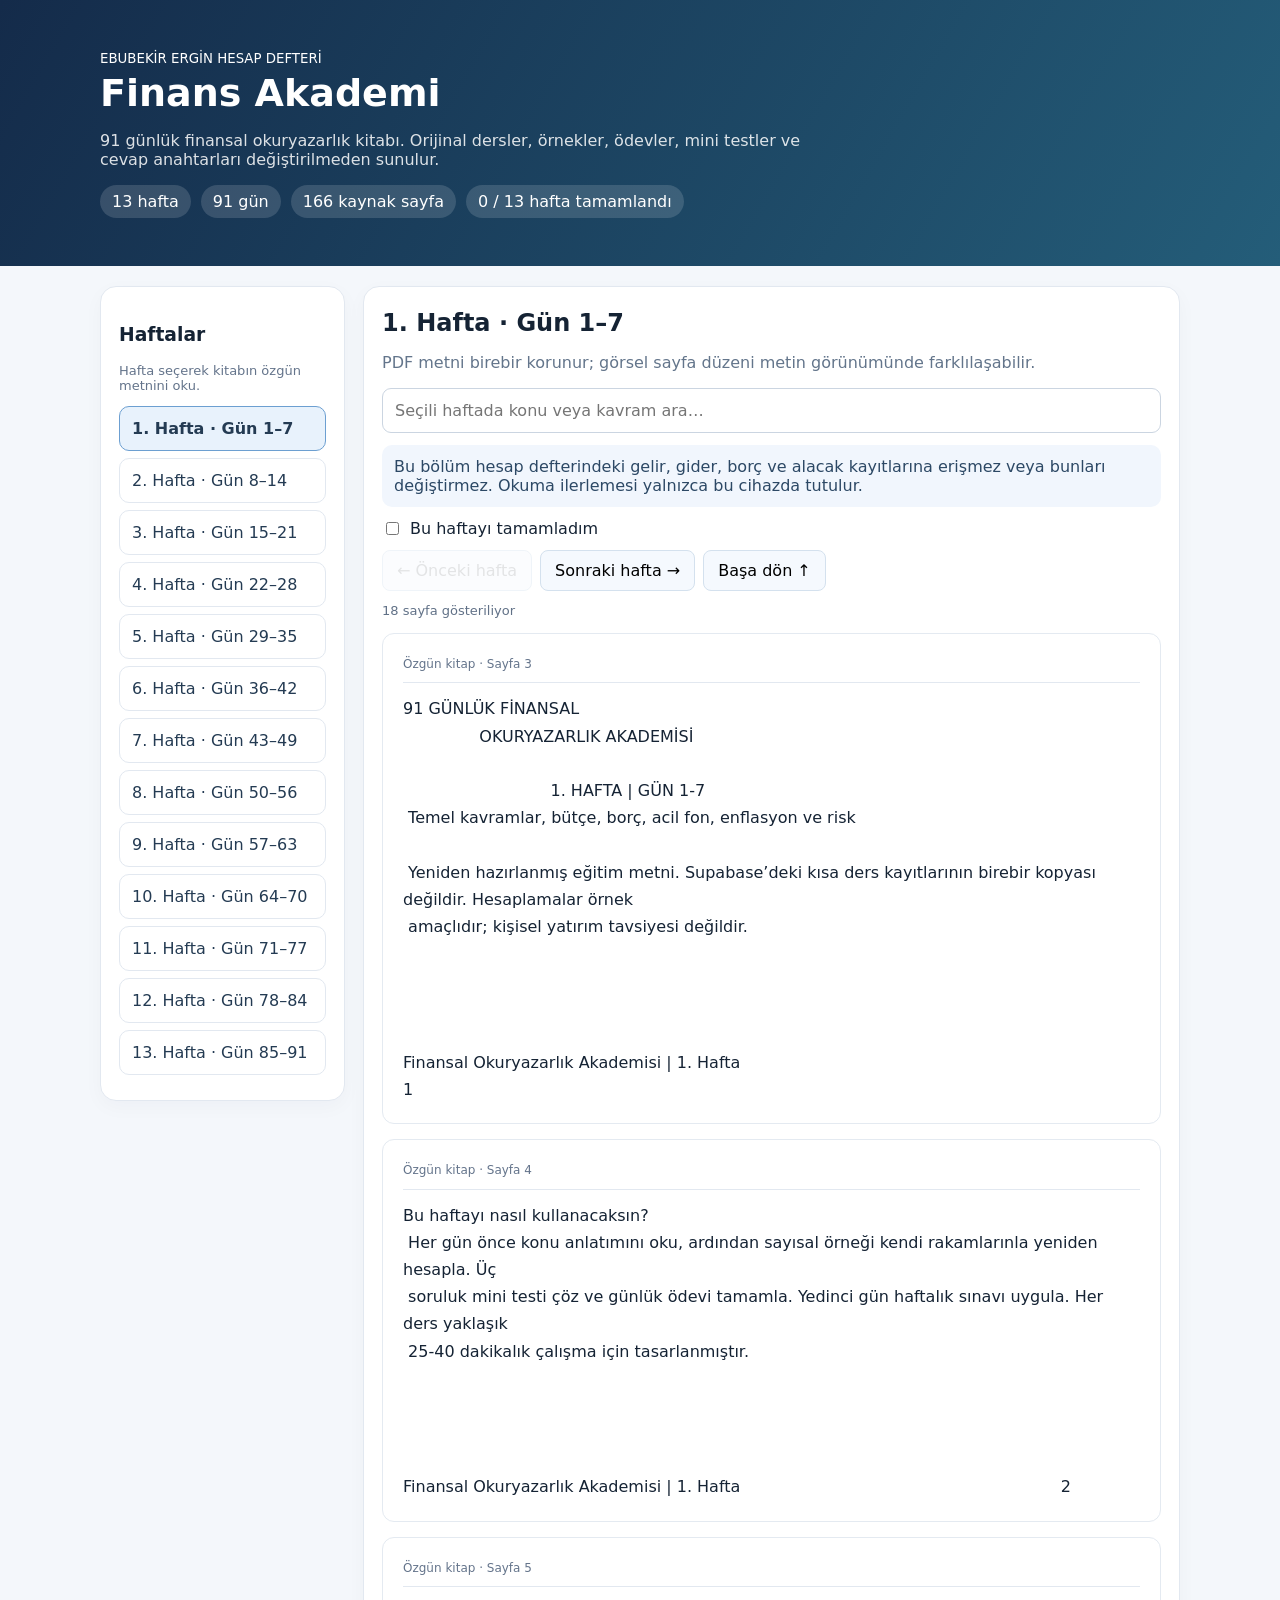
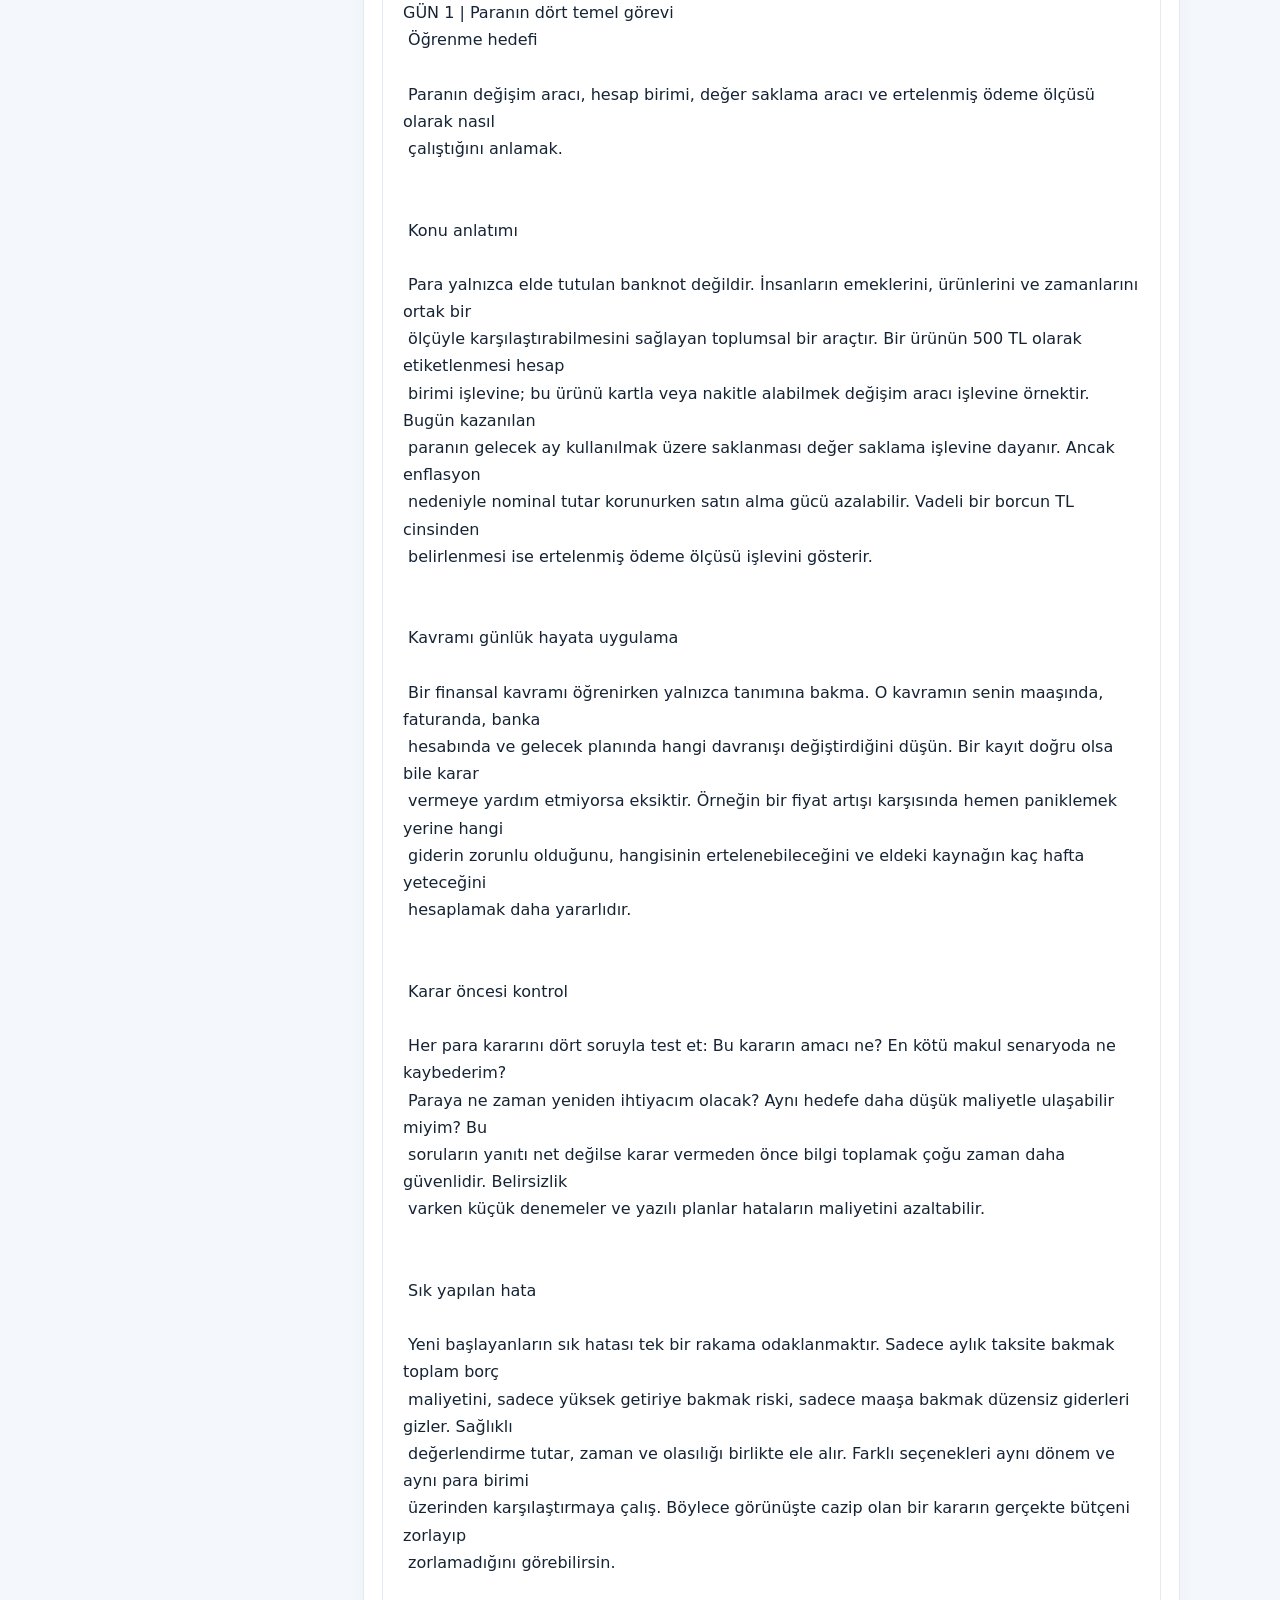
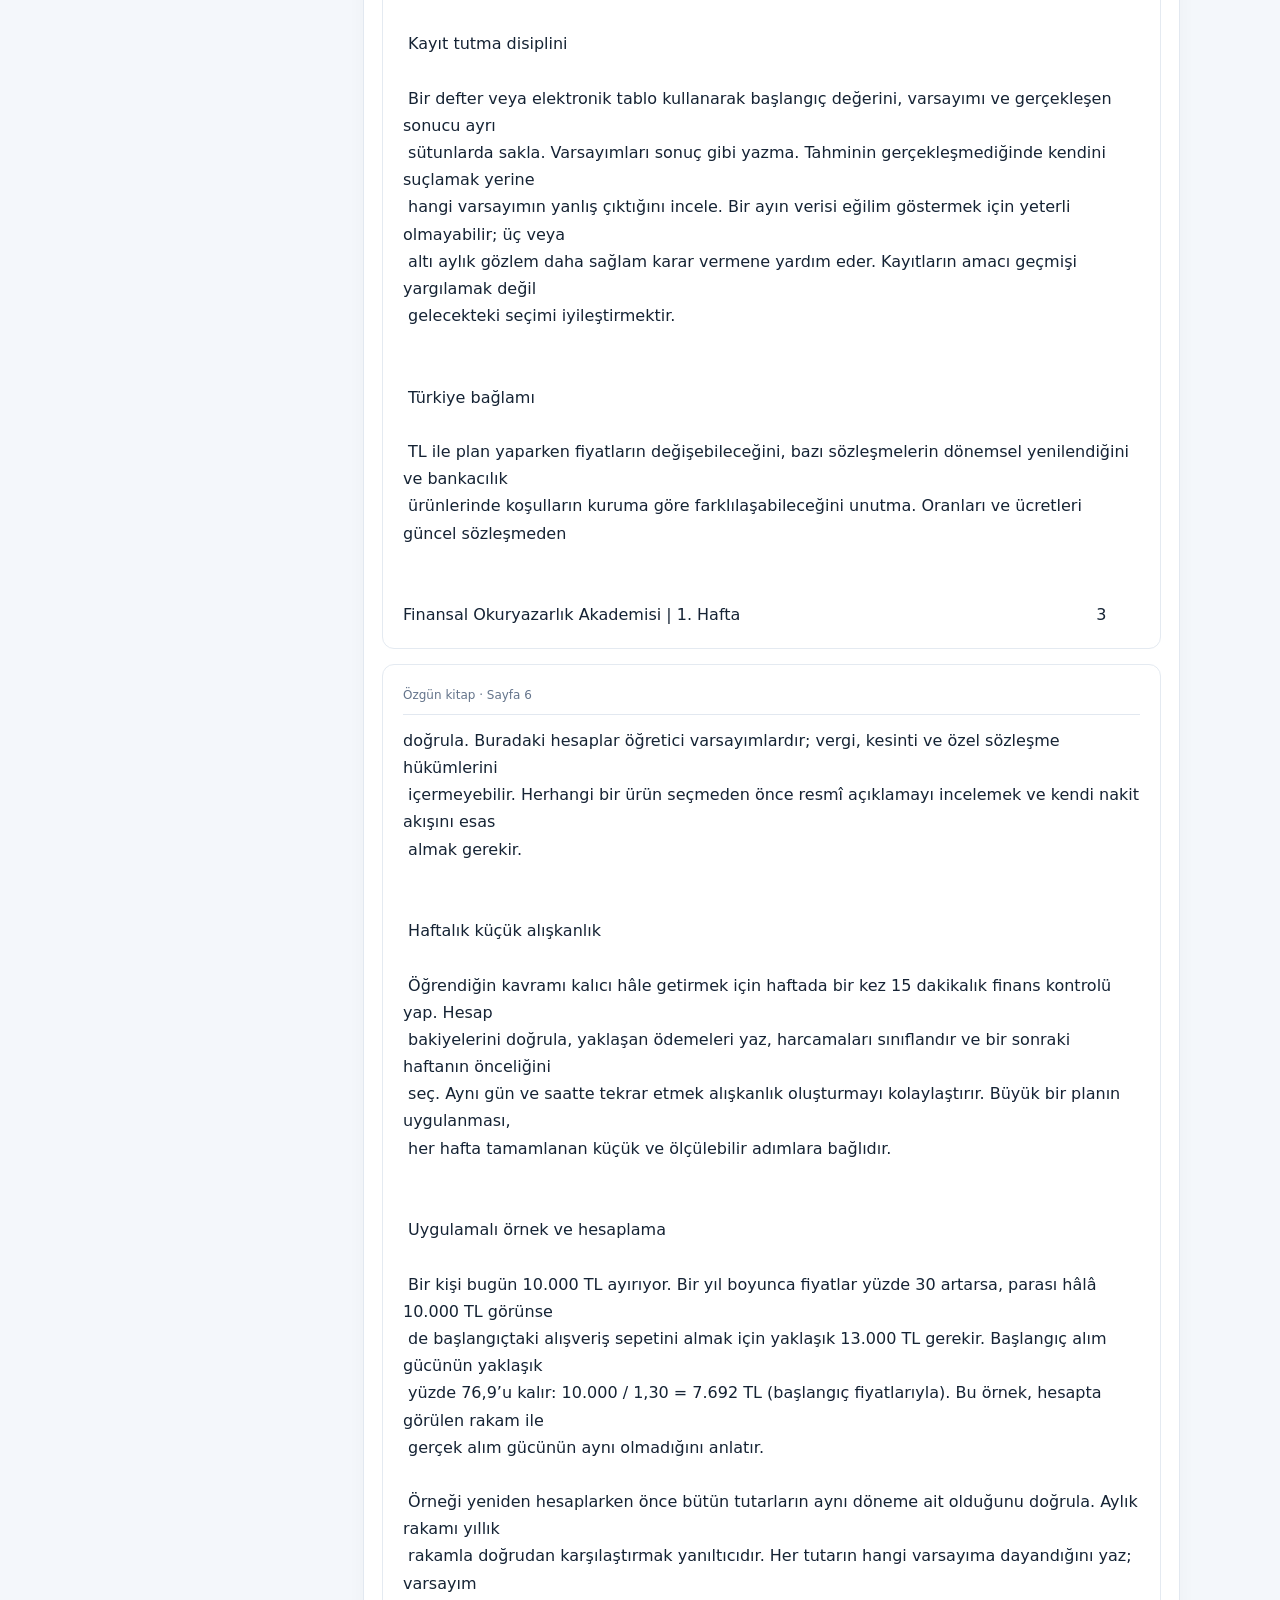
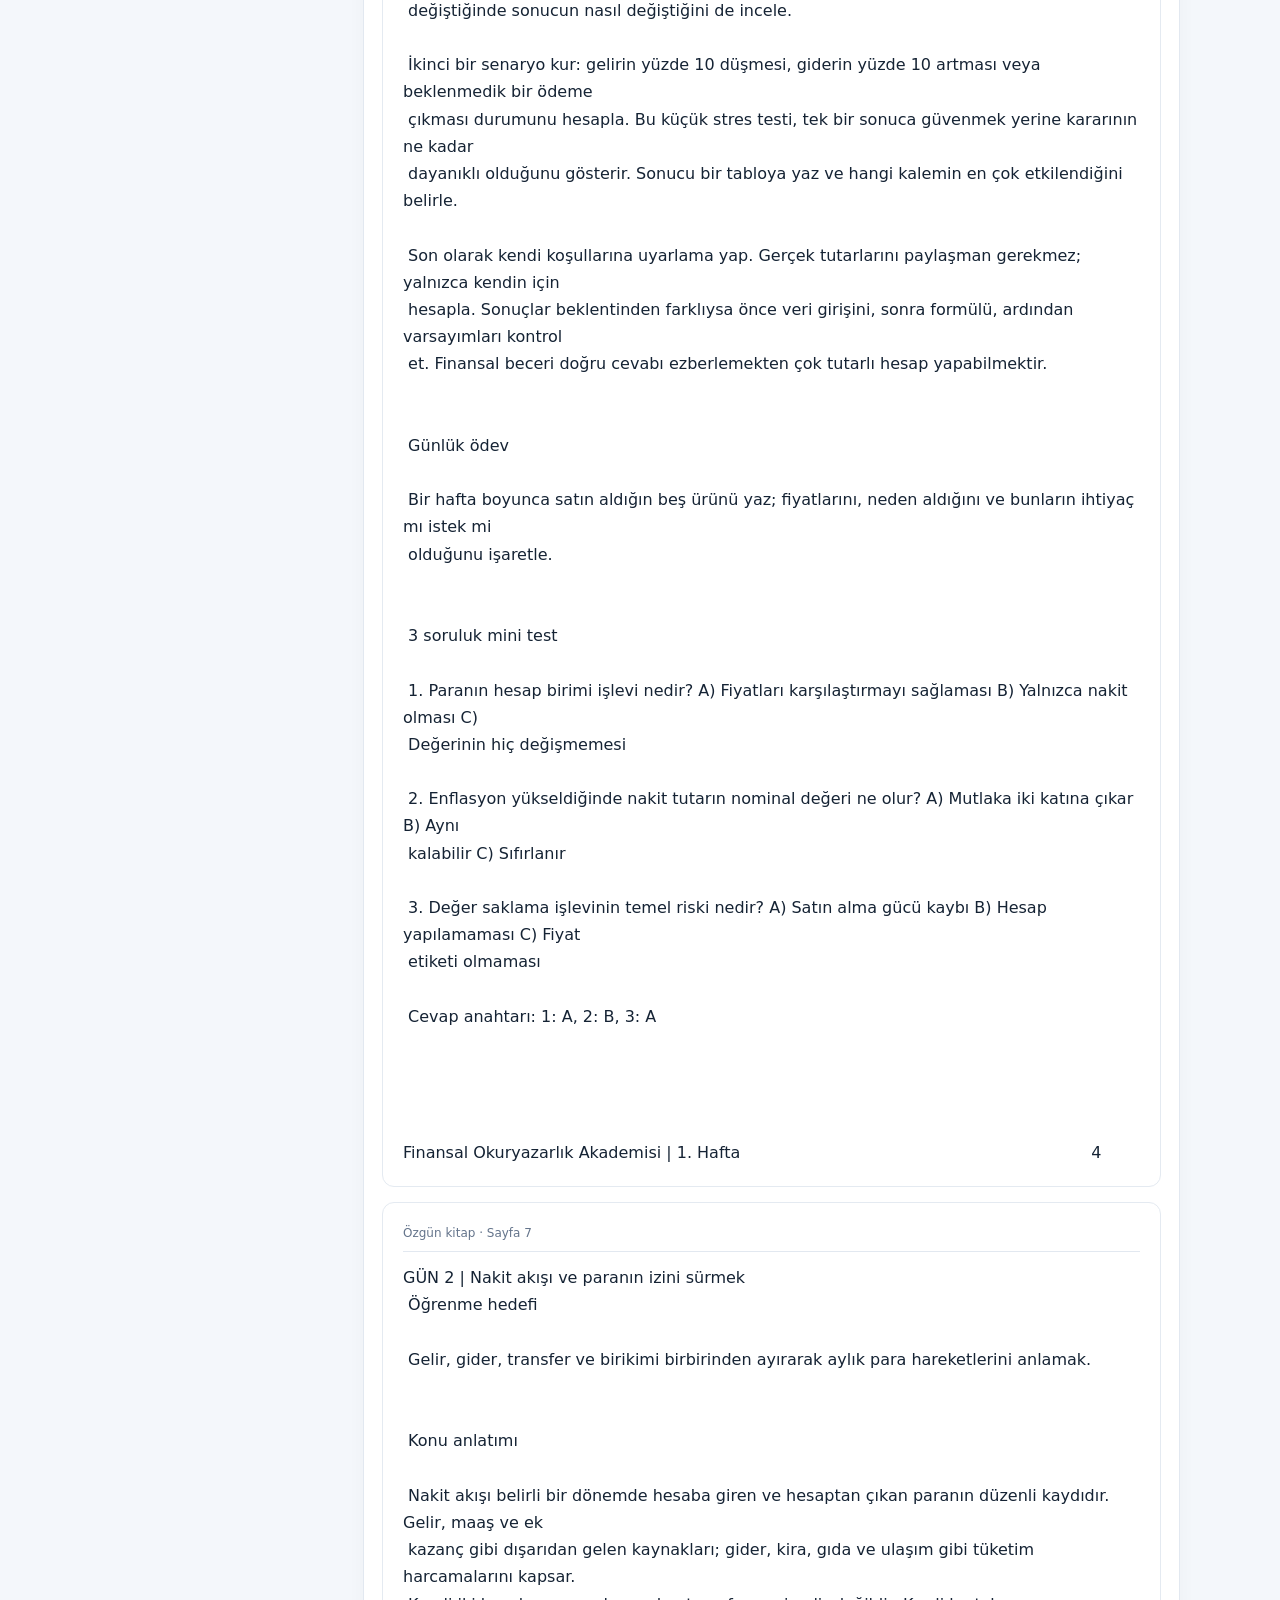
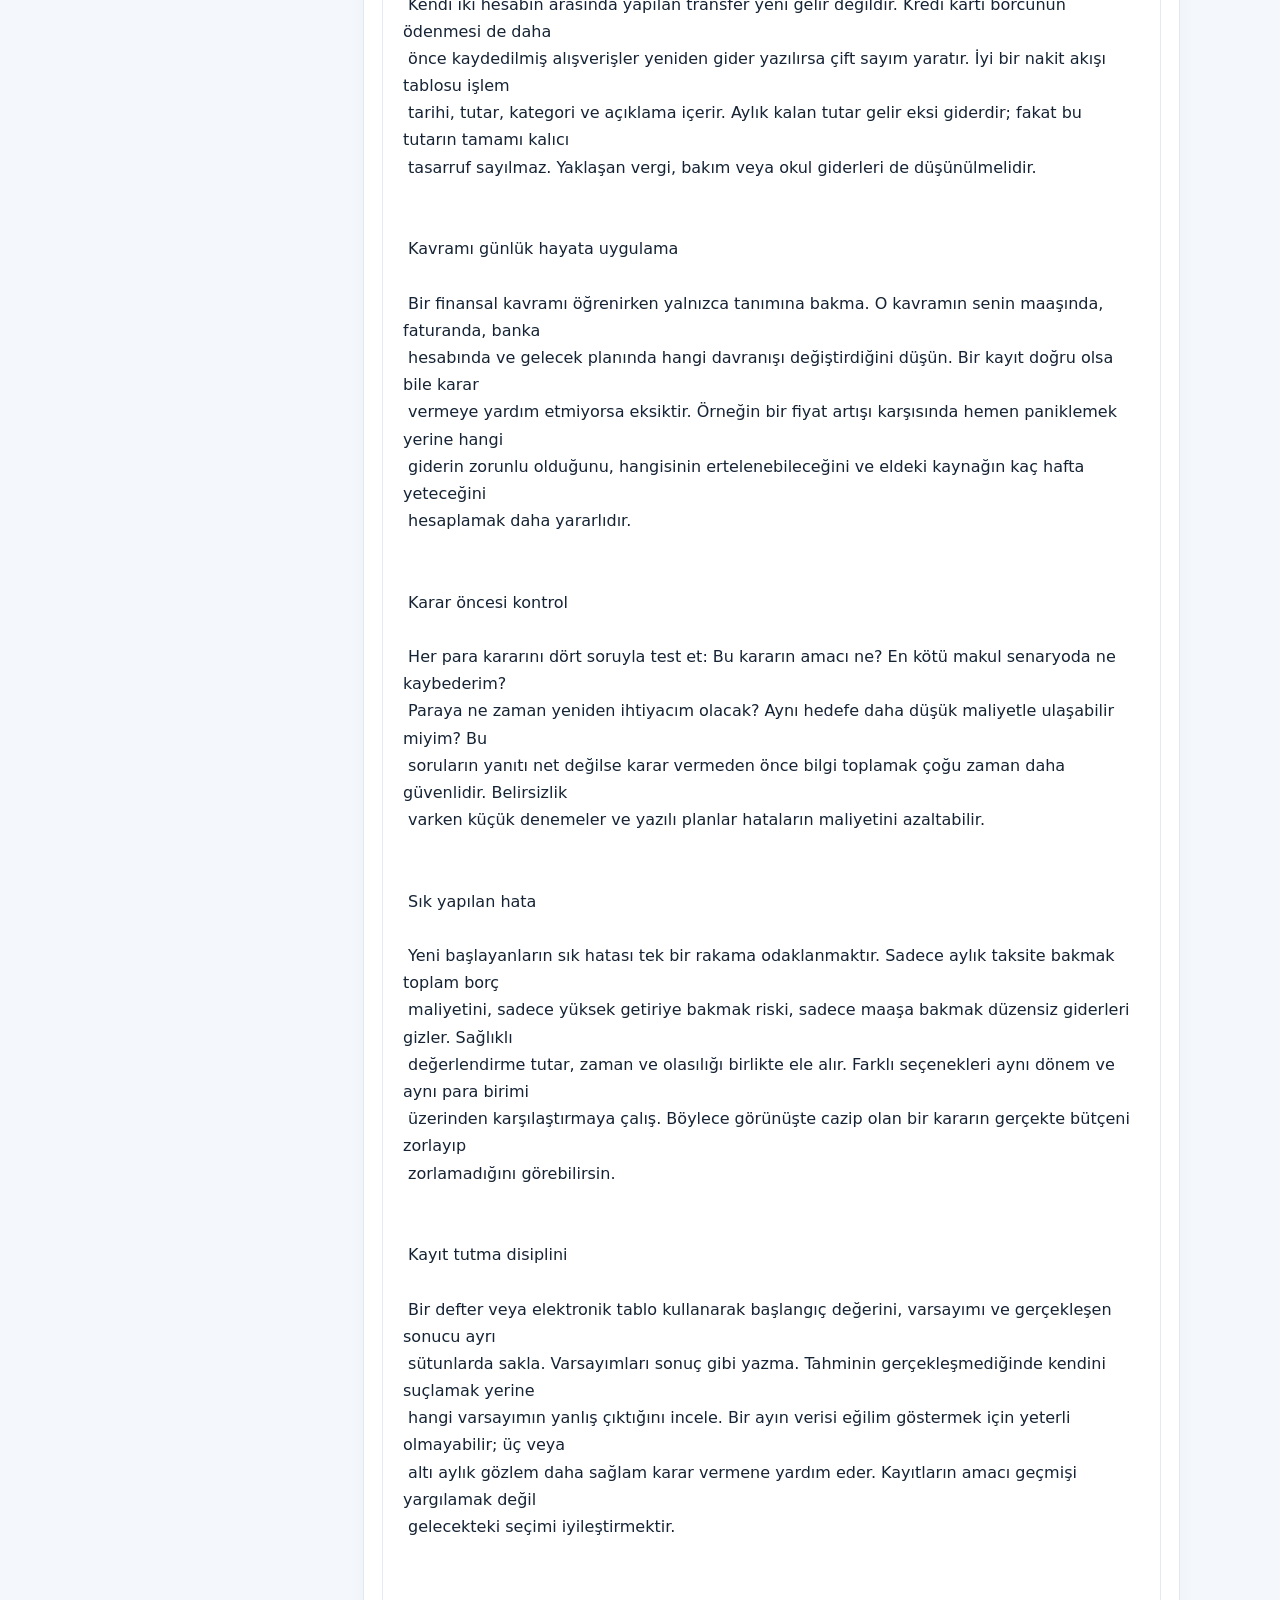
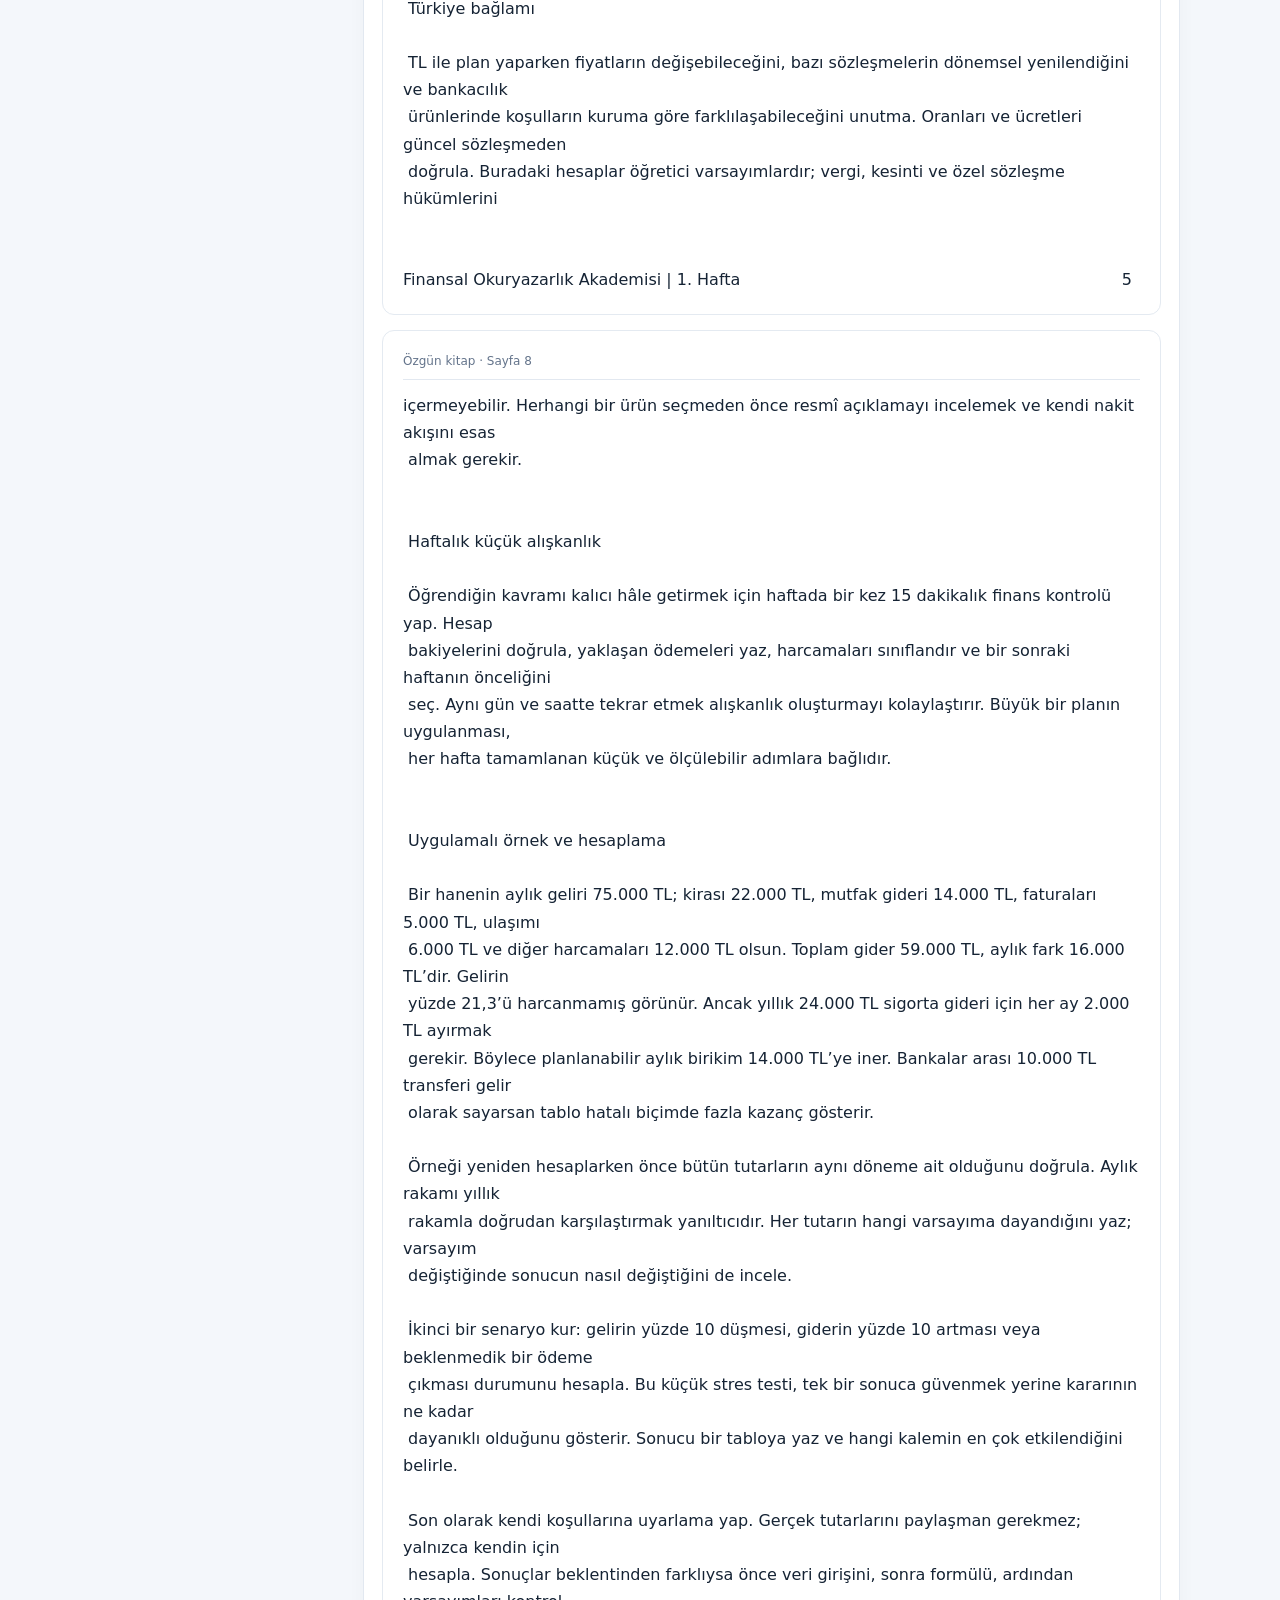
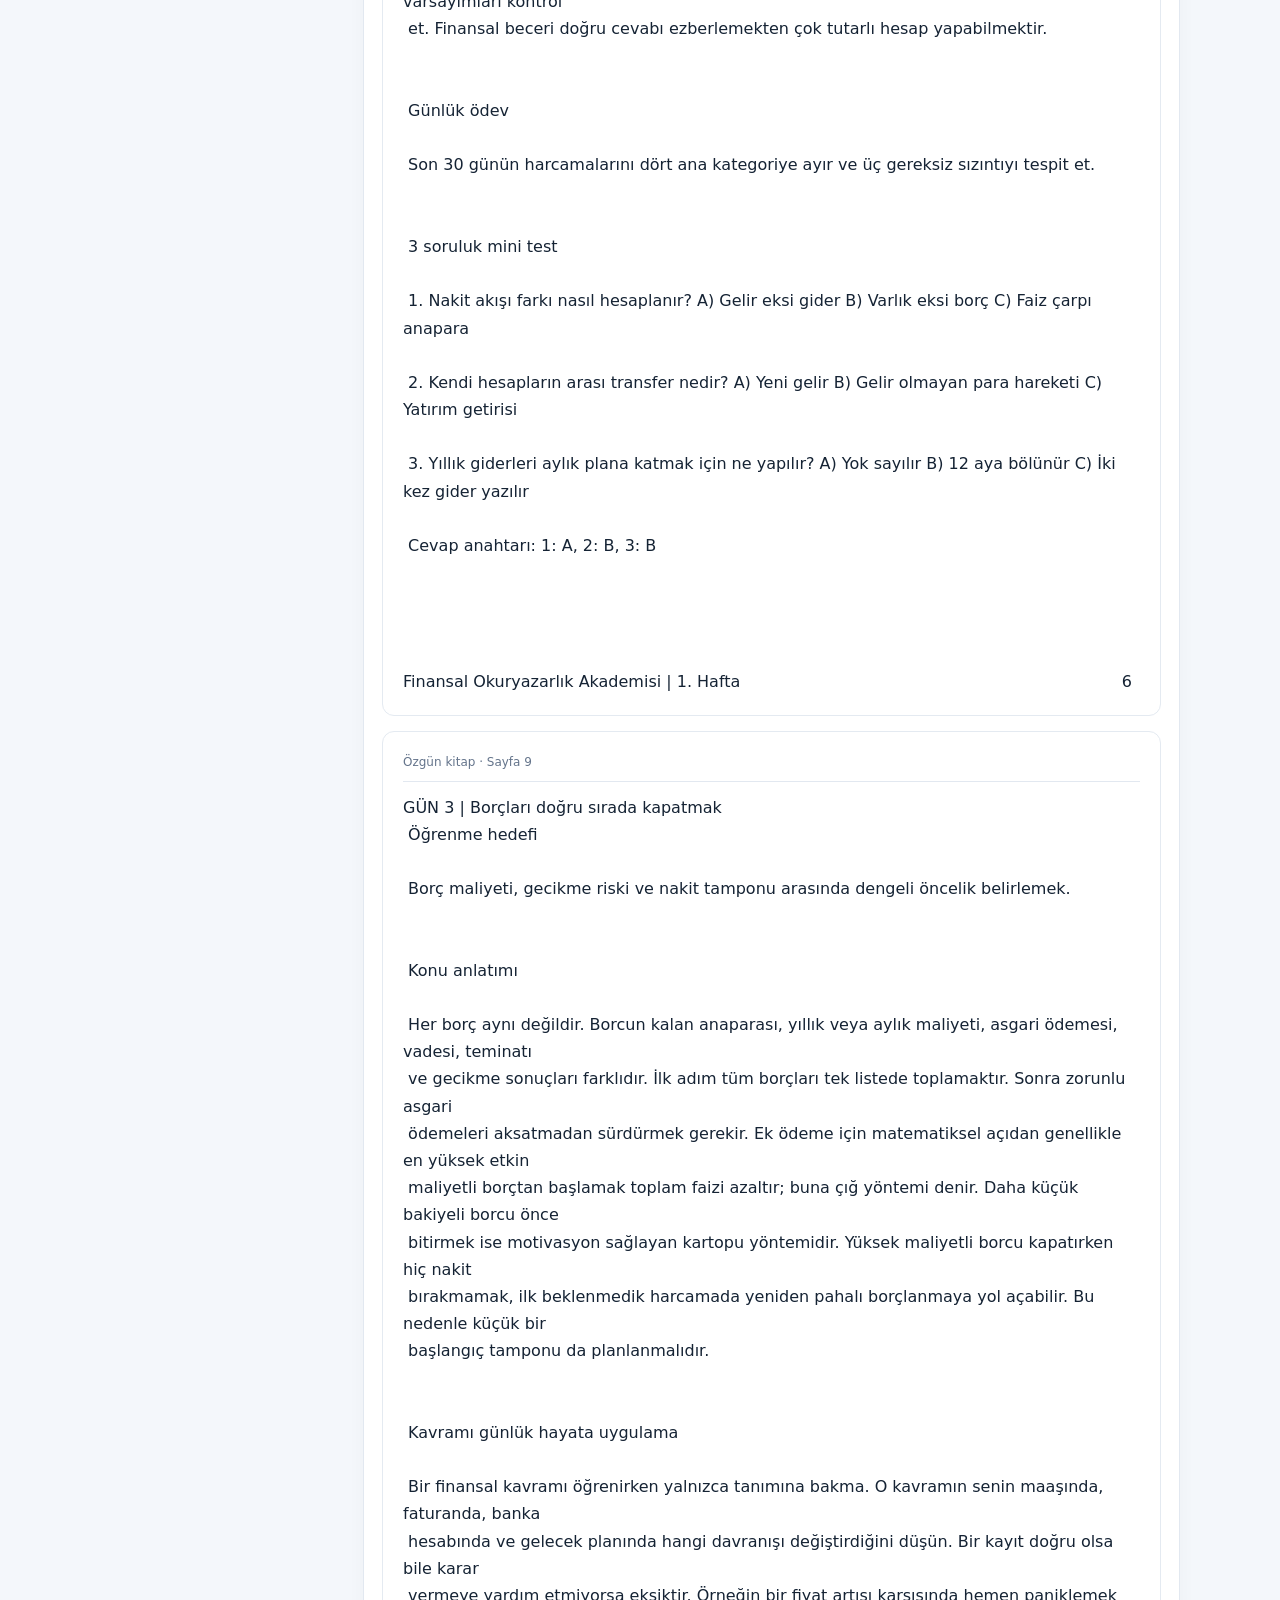
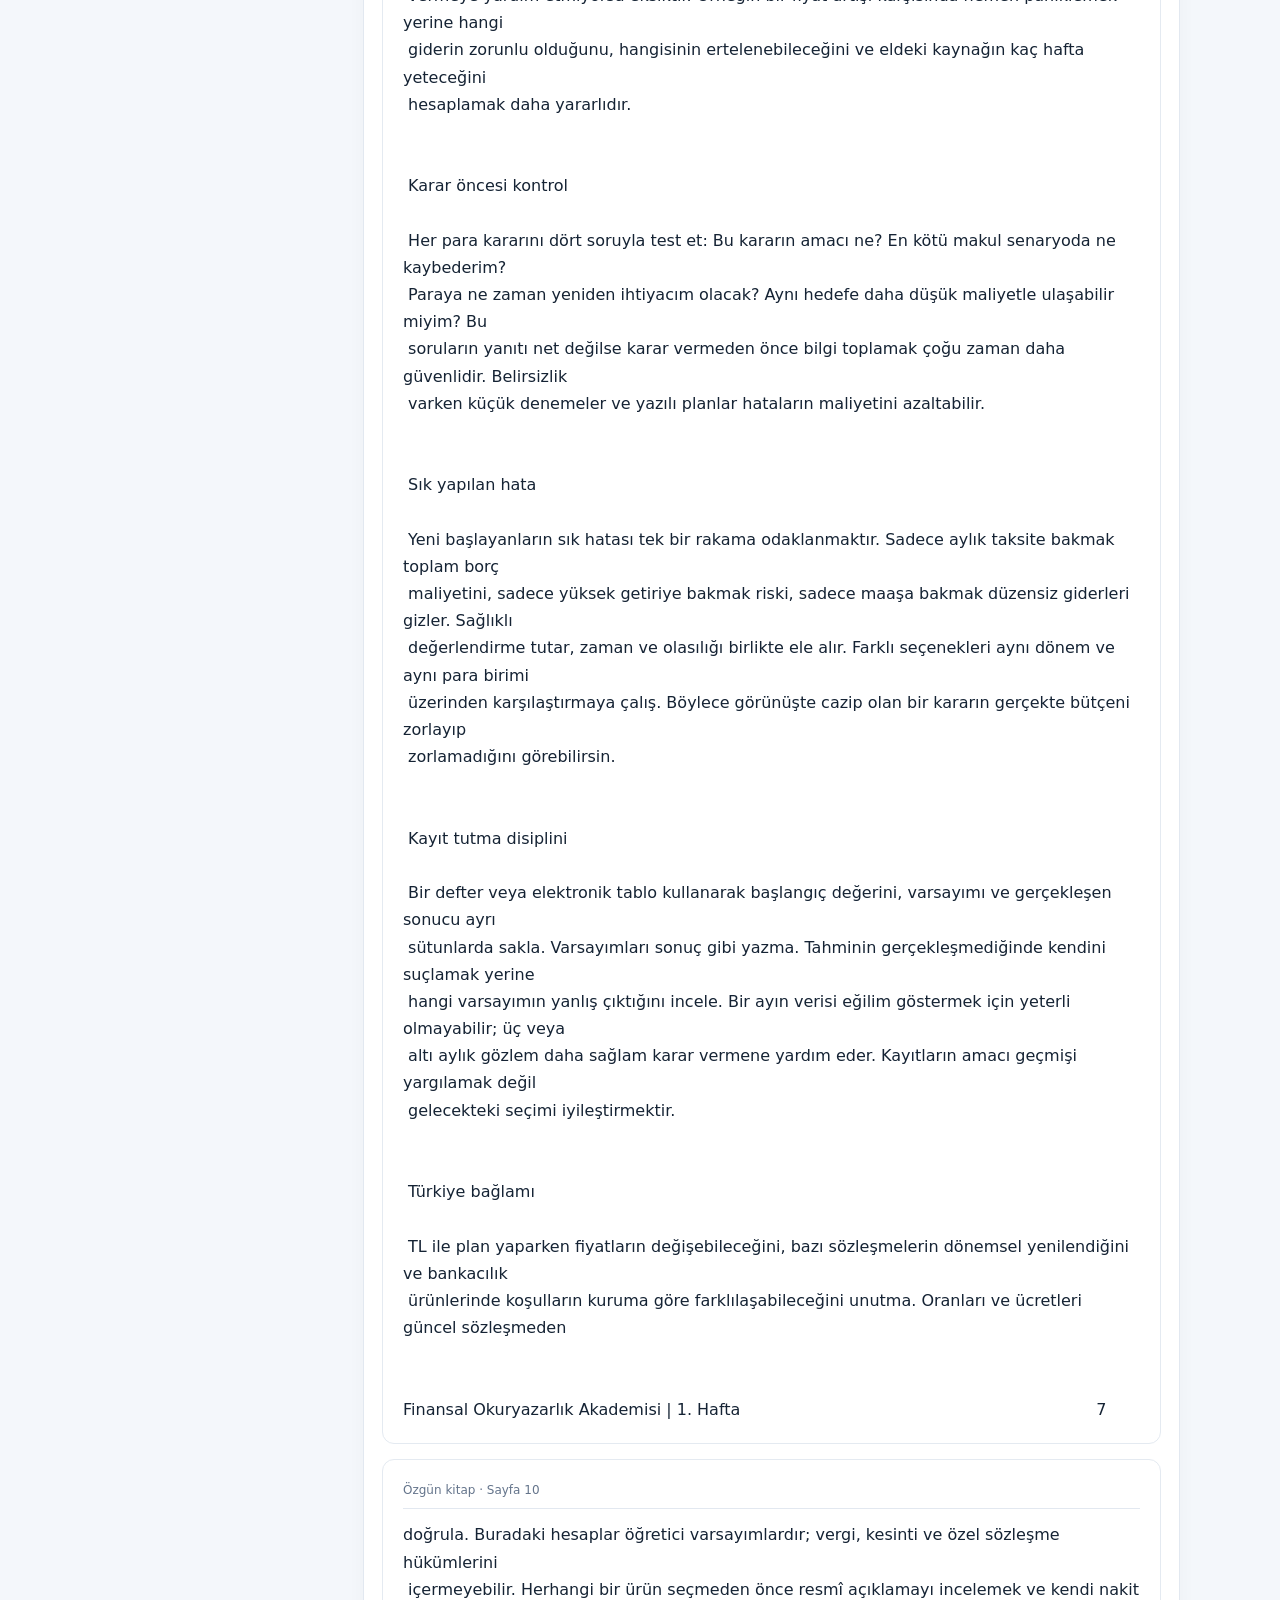
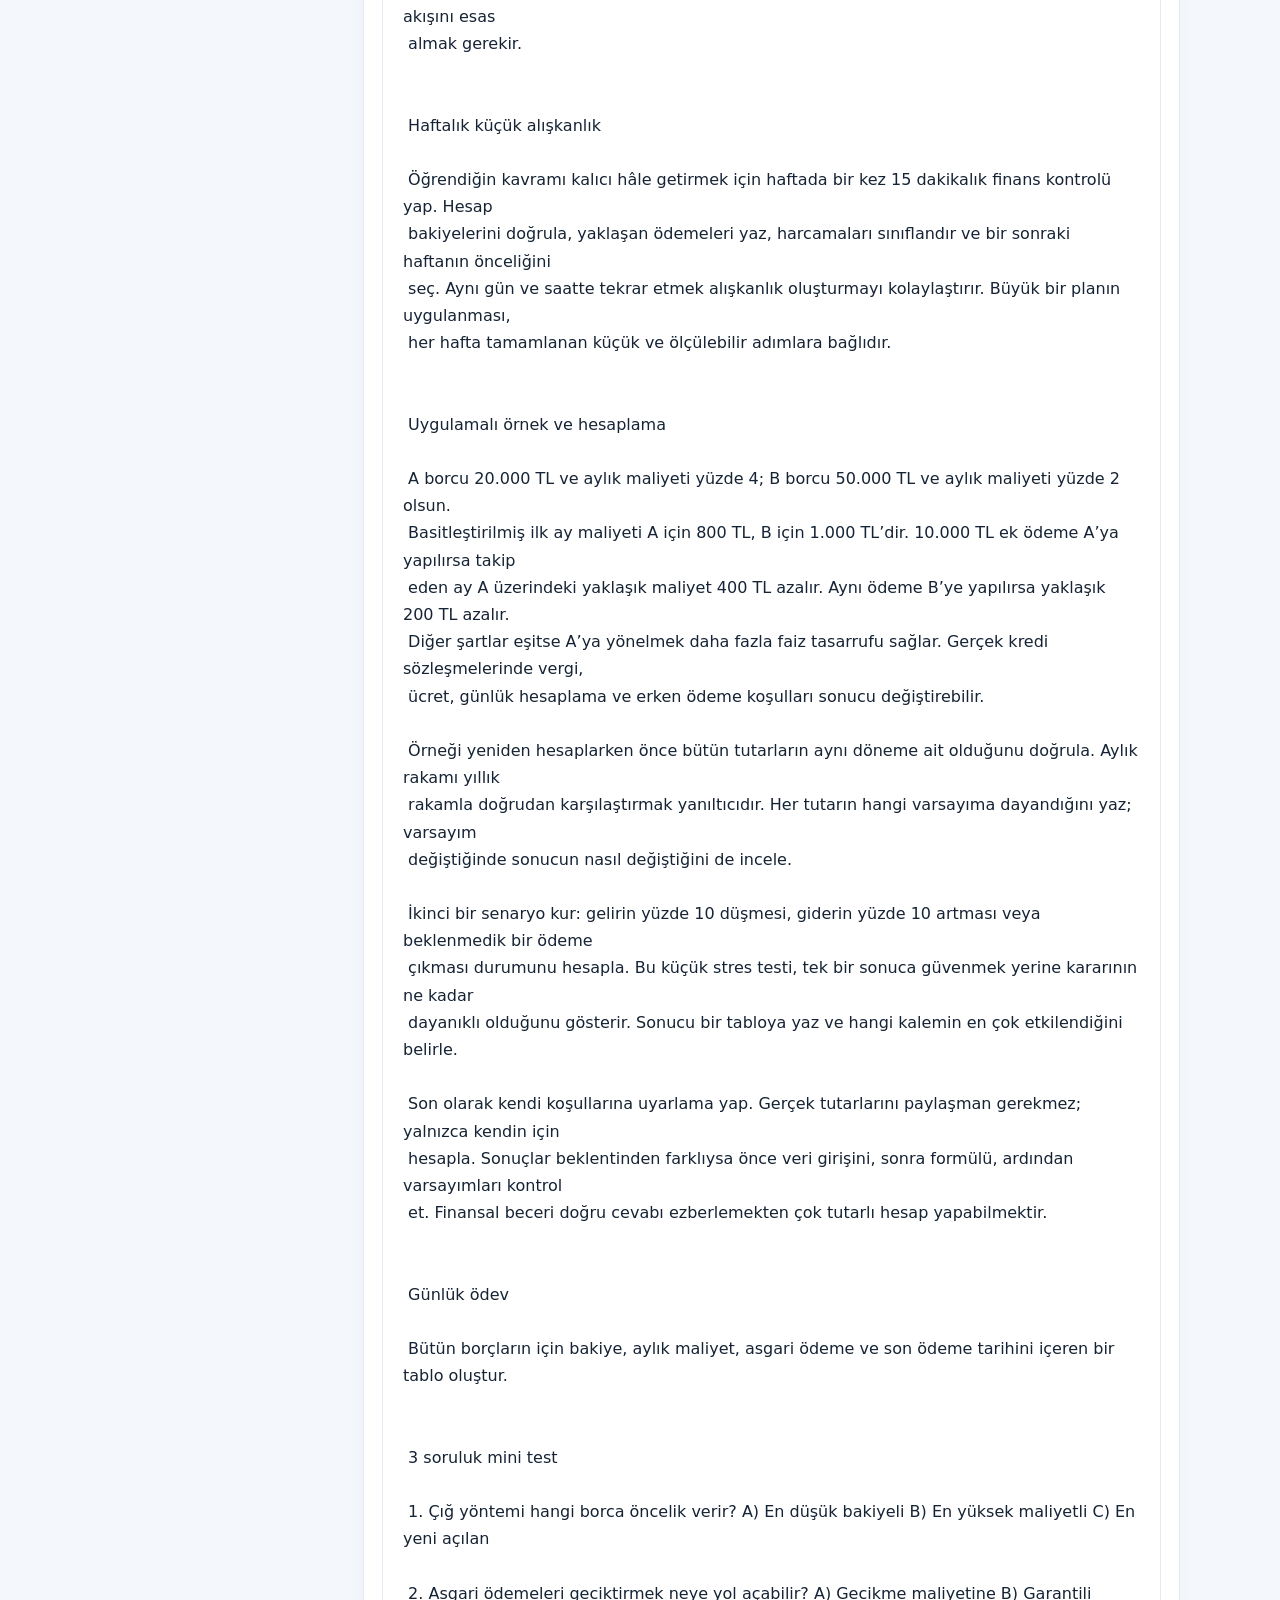
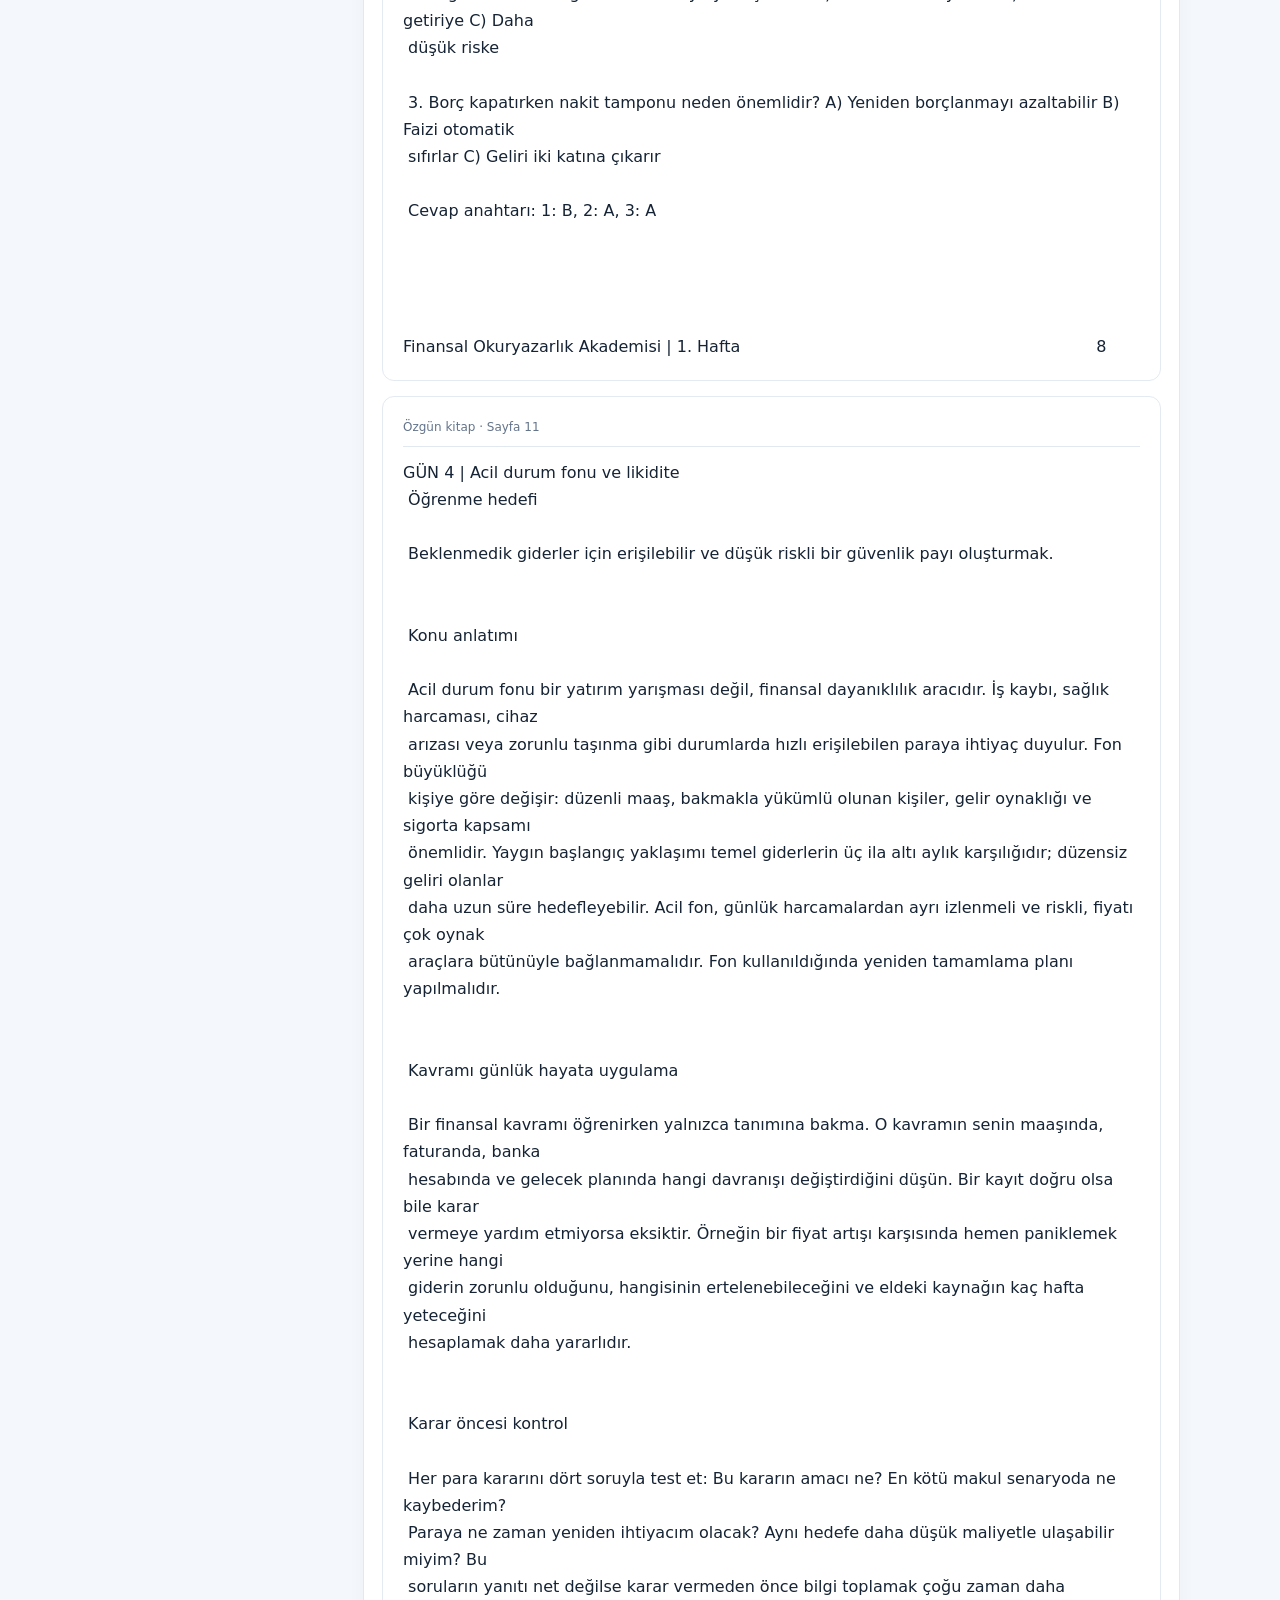
==== academy/index.html @ f689c072 "Build original-content Finance Academy 91-day reader" ====
<!doctype html><html lang="tr"><head><meta charset="utf-8"><meta name="viewport" content="width=device-width,initial-scale=1"><title>Finans Akademi</title><style>
:root{font-family:system-ui,-apple-system,Segoe UI,sans-serif;color:#152334;background:#f4f7fb}*{box-sizing:border-box}body{margin:0}header{background:linear-gradient(120deg,#142b4a,#245d79);color:white;padding:28px 20px}header h1{margin:4px 0;font-size:clamp(25px,4vw,38px)}header p{opacity:.85;max-width:750px}.wrap{max-width:1120px;margin:auto;padding:20px}.stats{display:flex;gap:10px;flex-wrap:wrap}.stats span{background:#ffffff24;padding:7px 12px;border-radius:20px}.layout{display:grid;grid-template-columns:245px 1fr;gap:18px}.sidebar,.reader{background:white;border:1px solid #e2e8f0;border-radius:16px;padding:18px;box-shadow:0 6px 20px #10243a08}.sidebar{align-self:start}.week{display:block;width:100%;text-align:left;border:1px solid #e2e8f0;border-radius:10px;padding:12px;margin:7px 0;background:#fff;color:#243b53;cursor:pointer}.week.active{background:#e8f2fc;border-color:#6c9fd1;font-weight:700}button{font:inherit}input{font:inherit;width:100%;padding:12px;border:1px solid #cbd5e1;border-radius:9px}.reader h2{margin:4px 0 12px}.reader .sub{color:#63758b}.page{border:1px solid #e4eaf1;border-radius:12px;margin:15px 0;padding:20px;white-space:pre-wrap;line-height:1.7;overflow-wrap:anywhere;background:#fff}.page .page-number{display:block;color:#64748b;font-size:12px;margin-bottom:12px;border-bottom:1px solid #e2e8f0;padding-bottom:8px}.controls{display:flex;gap:8px;flex-wrap:wrap;align-items:center}.controls button{border:1px solid #d4e1ee;background:#f5f9fe;border-radius:8px;padding:10px 14px;cursor:pointer}.controls button:disabled{opacity:.35}.status{color:#617187;font-size:13px;margin:12px 0}.note{background:#f1f6fd;border-radius:10px;padding:12px;margin:12px 0;color:#2c4865}.mark{display:flex;gap:8px;align-items:center;margin:12px 0}.mark input{width:auto}mark{background:#fff1ad}@media(max-width:720px){.layout{grid-template-columns:1fr}.sidebar{display:grid;grid-template-columns:repeat(2,minmax(0,1fr));gap:6px}.sidebar h3,.sidebar p{grid-column:1/-1}.week{margin:0;padding:9px}.wrap{padding:12px}.page{padding:13px}}
</style></head><body><header><div class="wrap"><small>EBUBEKİR ERGİN HESAP DEFTERİ</small><h1>Finans Akademi</h1><p>91 günlük finansal okuryazarlık kitabı. Orijinal dersler, örnekler, ödevler, mini testler ve cevap anahtarları değiştirilmeden sunulur.</p><div class="stats"><span>13 hafta</span><span>91 gün</span><span>166 kaynak sayfa</span><span id="doneCount">0 / 13 hafta tamamlandı</span></div></div></header><div class="wrap layout"><aside class="sidebar"><h3>Haftalar</h3><p style="color:#64748b;font-size:13px">Hafta seçerek kitabın özgün metnini oku.</p><div id="weeks"></div></aside><section class="reader"><h2 id="heading">Kaynak yükleniyor…</h2><p class="sub" id="subtitle">PDF metni birebir korunur; görsel sayfa düzeni metin görünümünde farklılaşabilir.</p><input id="search" type="search" placeholder="Seçili haftada konu veya kavram ara…" aria-label="Metinde ara"><div class="note">Bu bölüm hesap defterindeki gelir, gider, borç ve alacak kayıtlarına erişmez veya bunları değiştirmez. Okuma ilerlemesi yalnızca bu cihazda tutulur.</div><label class="mark"><input type="checkbox" id="completed"> Bu haftayı tamamladım</label><div class="controls"><button id="prev">← Önceki hafta</button><button id="next">Sonraki hafta →</button><button id="top">Başa dön ↑</button></div><div class="status" id="status" role="status"></div><div id="pages"></div><div class="controls"><button id="prevBottom">← Önceki hafta</button><button id="nextBottom">Sonraki hafta →</button></div></section></div>
<script>
"use strict";
const ranges=[3,21,41,53,63,81,92,103,113,124,135,146,157,167],state={week:0,pages:[],query:""};
const $=s=>document.querySelector(s);const safe=s=>String(s).replace(/[&<>"']/g,c=>({"&":"&amp;","<":"&lt;",">":"&gt;",'"':"&quot;","'":"&#39;"}[c]));
const key="financeAcademy91Completed_v1";function done(){try{return JSON.parse(localStorage.getItem(key)||"{}")}catch{return {}}}
function setDone(w,v){const d=done();if(v)d[w]=true;else delete d[w];try{localStorage.setItem(key,JSON.stringify(d))}catch{}renderNav()}
function renderNav(){const d=done();$("#doneCount").textContent=Object.values(d).filter(Boolean).length+" / 13 hafta tamamlandı";$("#weeks").innerHTML=Array.from({length:13},(_,i)=>'<button class="week '+(state.week===i?"active":"")+'" data-w="'+i+'" aria-current="'+(state.week===i?"true":"false")+'">'+(d[i]?"✓ ":"")+(i+1)+'. Hafta · Gün '+(i*7+1)+'–'+((i+1)*7)+'</button>').join("");document.querySelectorAll("[data-w]").forEach(b=>b.onclick=()=>choose(Number(b.dataset.w)));}
function choose(w){state.week=Math.max(0,Math.min(12,w));state.query="";$("#search").value="";$("#heading").textContent=(state.week+1)+". Hafta · Gün "+(state.week*7+1)+"–"+((state.week+1)*7);$("#completed").checked=!!done()[state.week];for(const id of ["prev","prevBottom"])$("#"+id).disabled=state.week===0;for(const id of ["next","nextBottom"])$("#"+id).disabled=state.week===12;renderNav();renderPages();window.scrollTo({top:0,behavior:"smooth"})}
function renderPages(){const a=ranges[state.week],b=ranges[state.week+1];const query=state.query.toLocaleLowerCase("tr");const pages=state.pages.filter(p=>p.number>=a&&p.number<b).filter(p=>!query||p.text.toLocaleLowerCase("tr").includes(query));$("#status").textContent=pages.length+" sayfa gösteriliyor"+(query?" · Arama: "+state.query:"");$("#pages").innerHTML=pages.length?pages.map(p=>'<article class="page"><span class="page-number">Özgün kitap · Sayfa '+p.number+'</span>'+safe(p.text)+'</article>').join(""):'<p class="note">Bu haftada aradığın ifade bulunamadı.</p>'}
$("#search").addEventListener("input",e=>{state.query=e.target.value.trim();renderPages()});$("#completed").onchange=e=>setDone(state.week,e.target.checked);for(const id of ["prev","prevBottom"])$("#"+id).onclick=()=>choose(state.week-1);for(const id of ["next","nextBottom"])$("#"+id).onclick=()=>choose(state.week+1);$("#top").onclick=()=>window.scrollTo({top:0,behavior:"smooth"});
(async()=>{try{const paths=Array.from({length:25},(_,i)=>"source/part-"+String(i+1).padStart(3,"0")+".txt");const chunks=await Promise.all(paths.map(async path=>{const r=await fetch(path);if(!r.ok)throw Error(path+" yüklenemedi");return r.text()}));const text=chunks.join("\n");const re=/<PARSED TEXT FOR PAGE:\s*(\d+)\s*\/\s*166>/g;const matches=[...text.matchAll(re)];state.pages=matches.map((m,i)=>({number:Number(m[1]),text:text.slice(m.index+m[0].length,i+1<matches.length?matches[i+1].index:text.length).trim()}));if(state.pages.length!==166)throw Error("Kaynak doğrulaması başarısız: "+state.pages.length+" / 166 sayfa");choose(0)}catch(err){$("#heading").textContent="İçerik yüklenemedi";$("#status").textContent=err.message;$("#pages").innerHTML='<p class="note">Lütfen bağlantını kontrol ederek sayfayı yenile.</p>'}})();
</script></body></html>
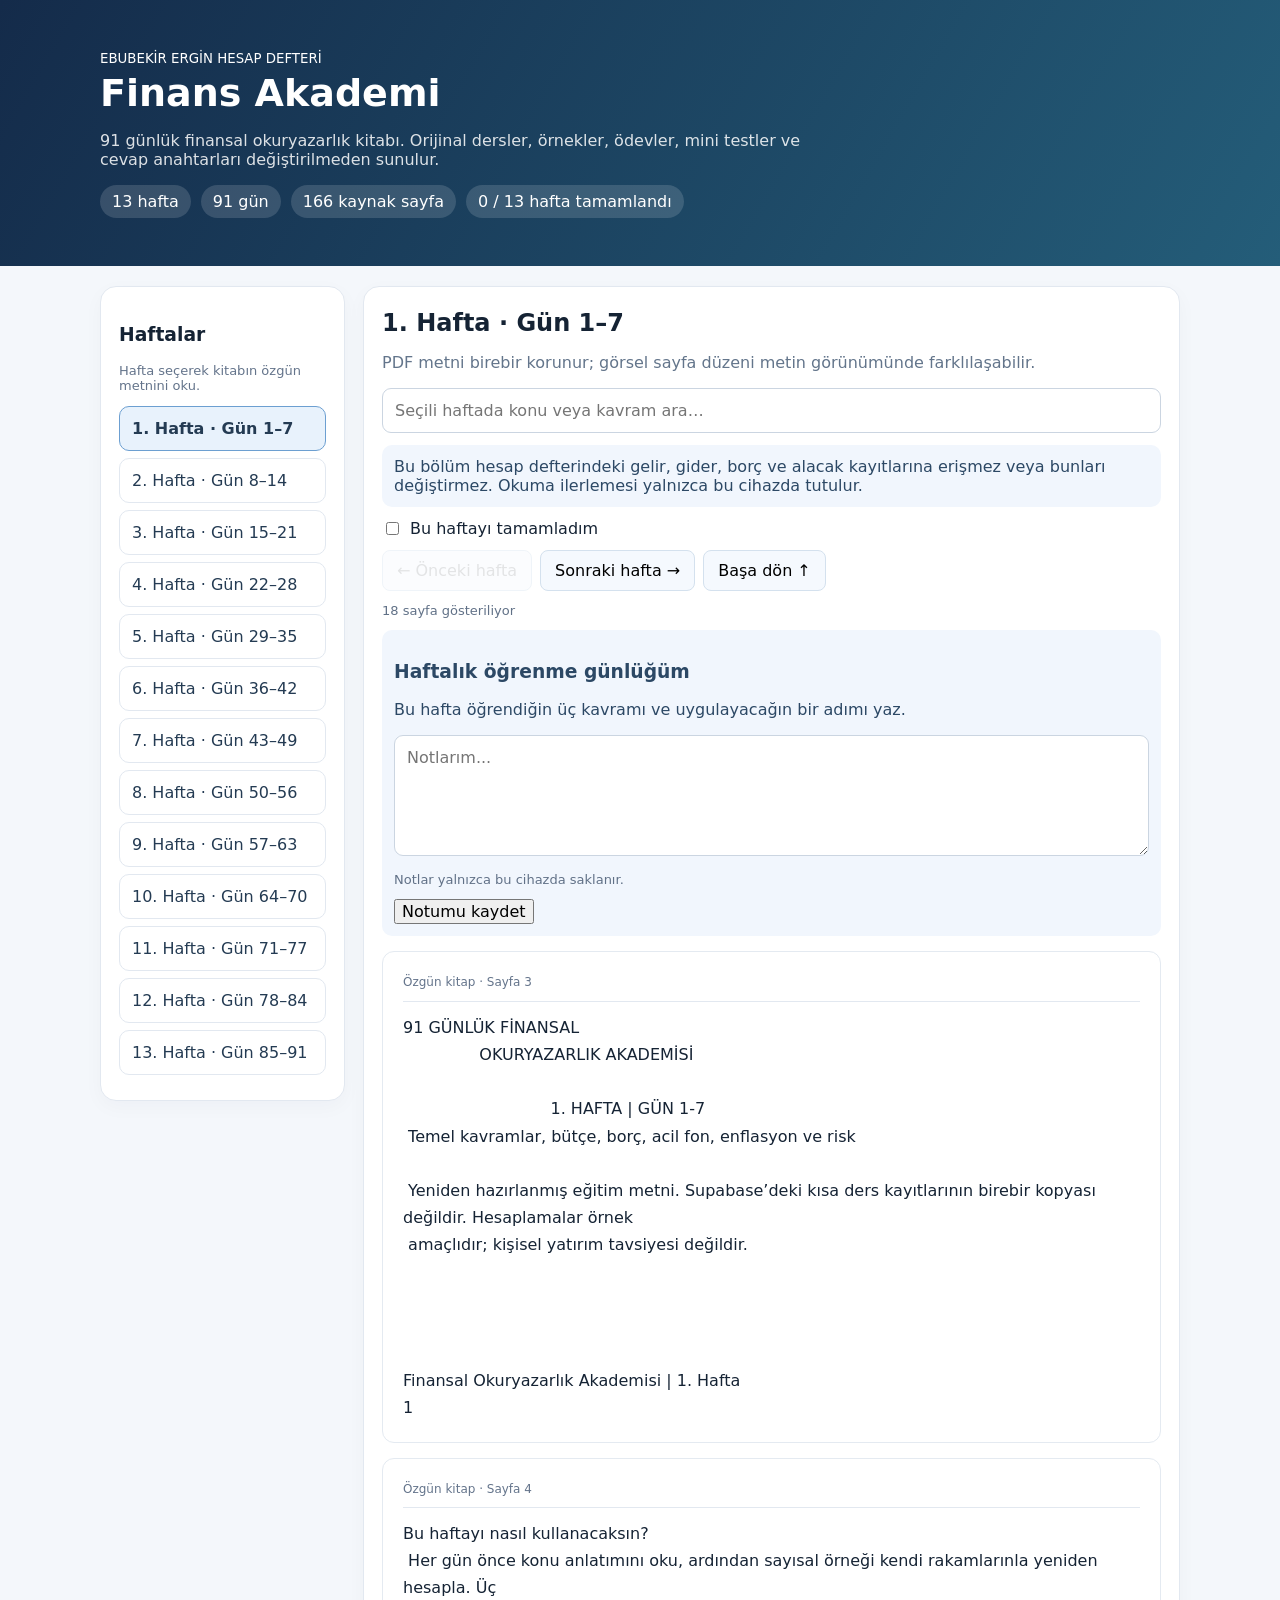
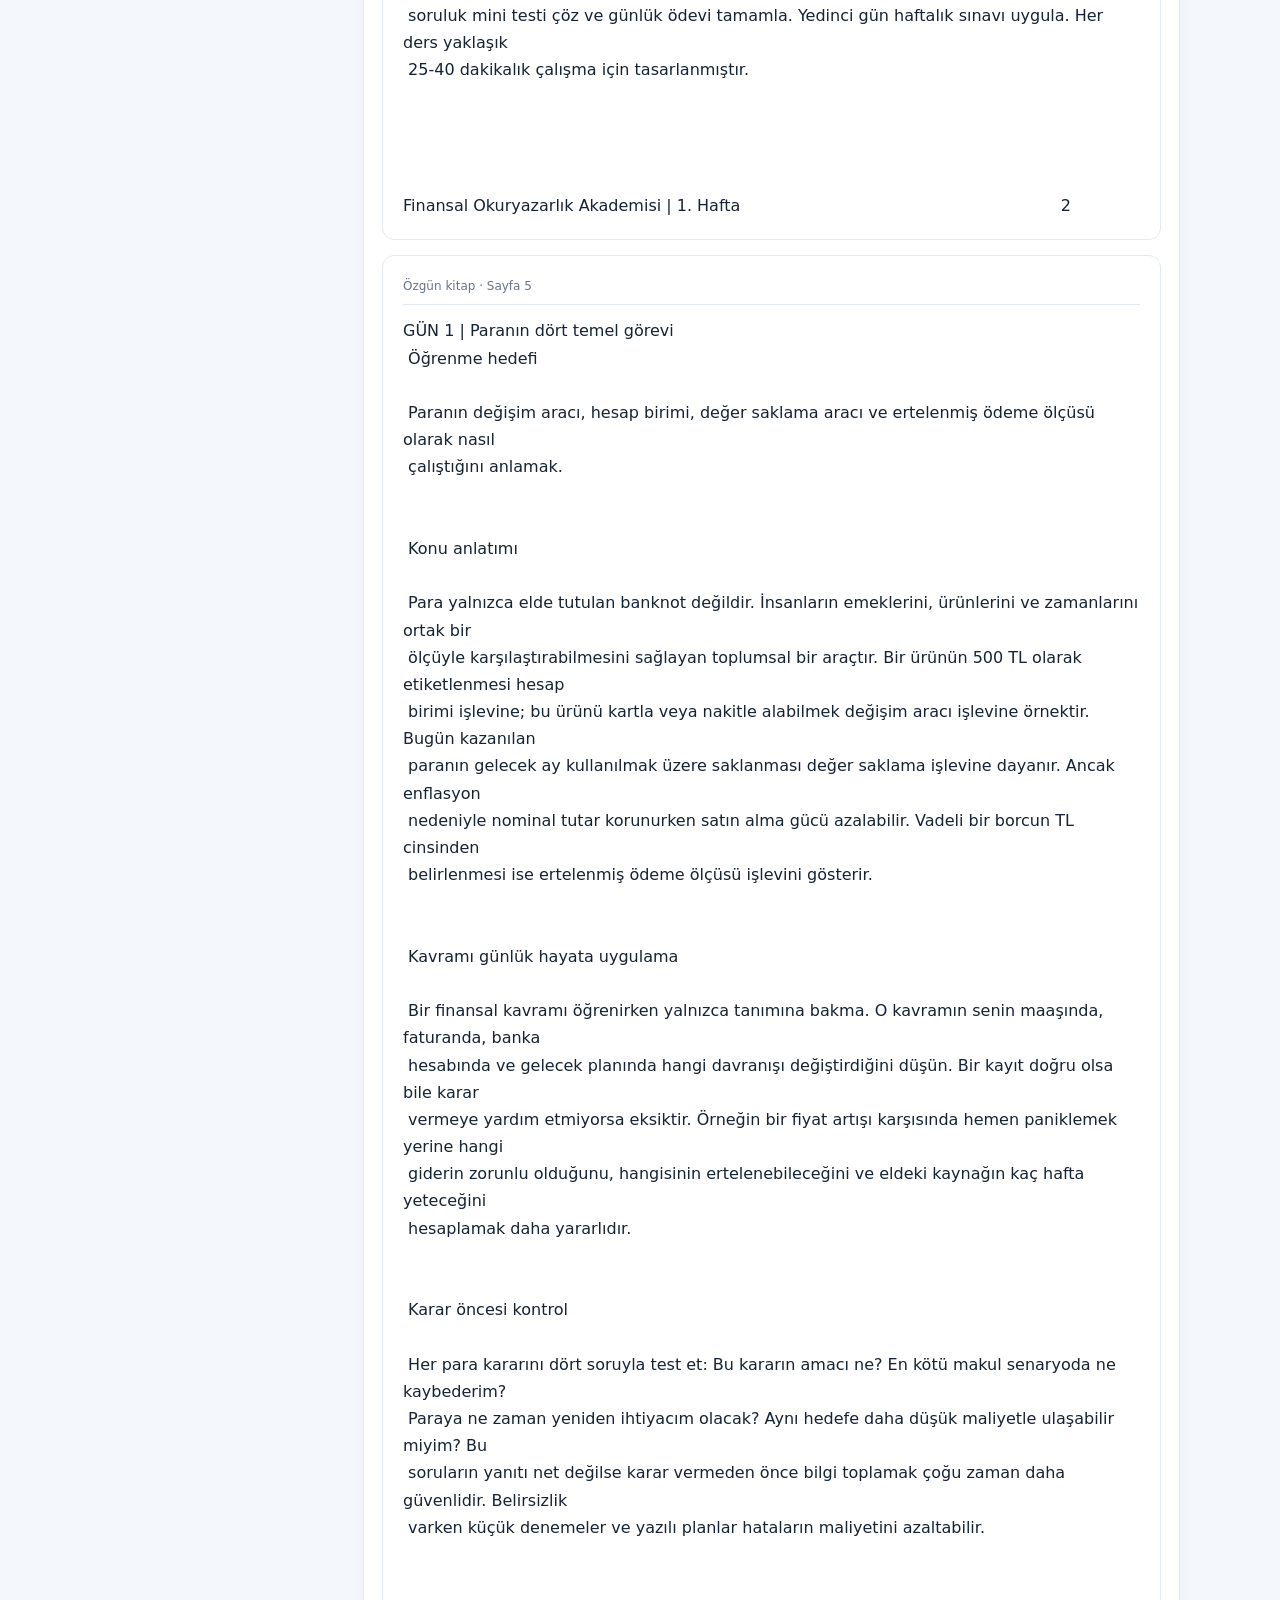
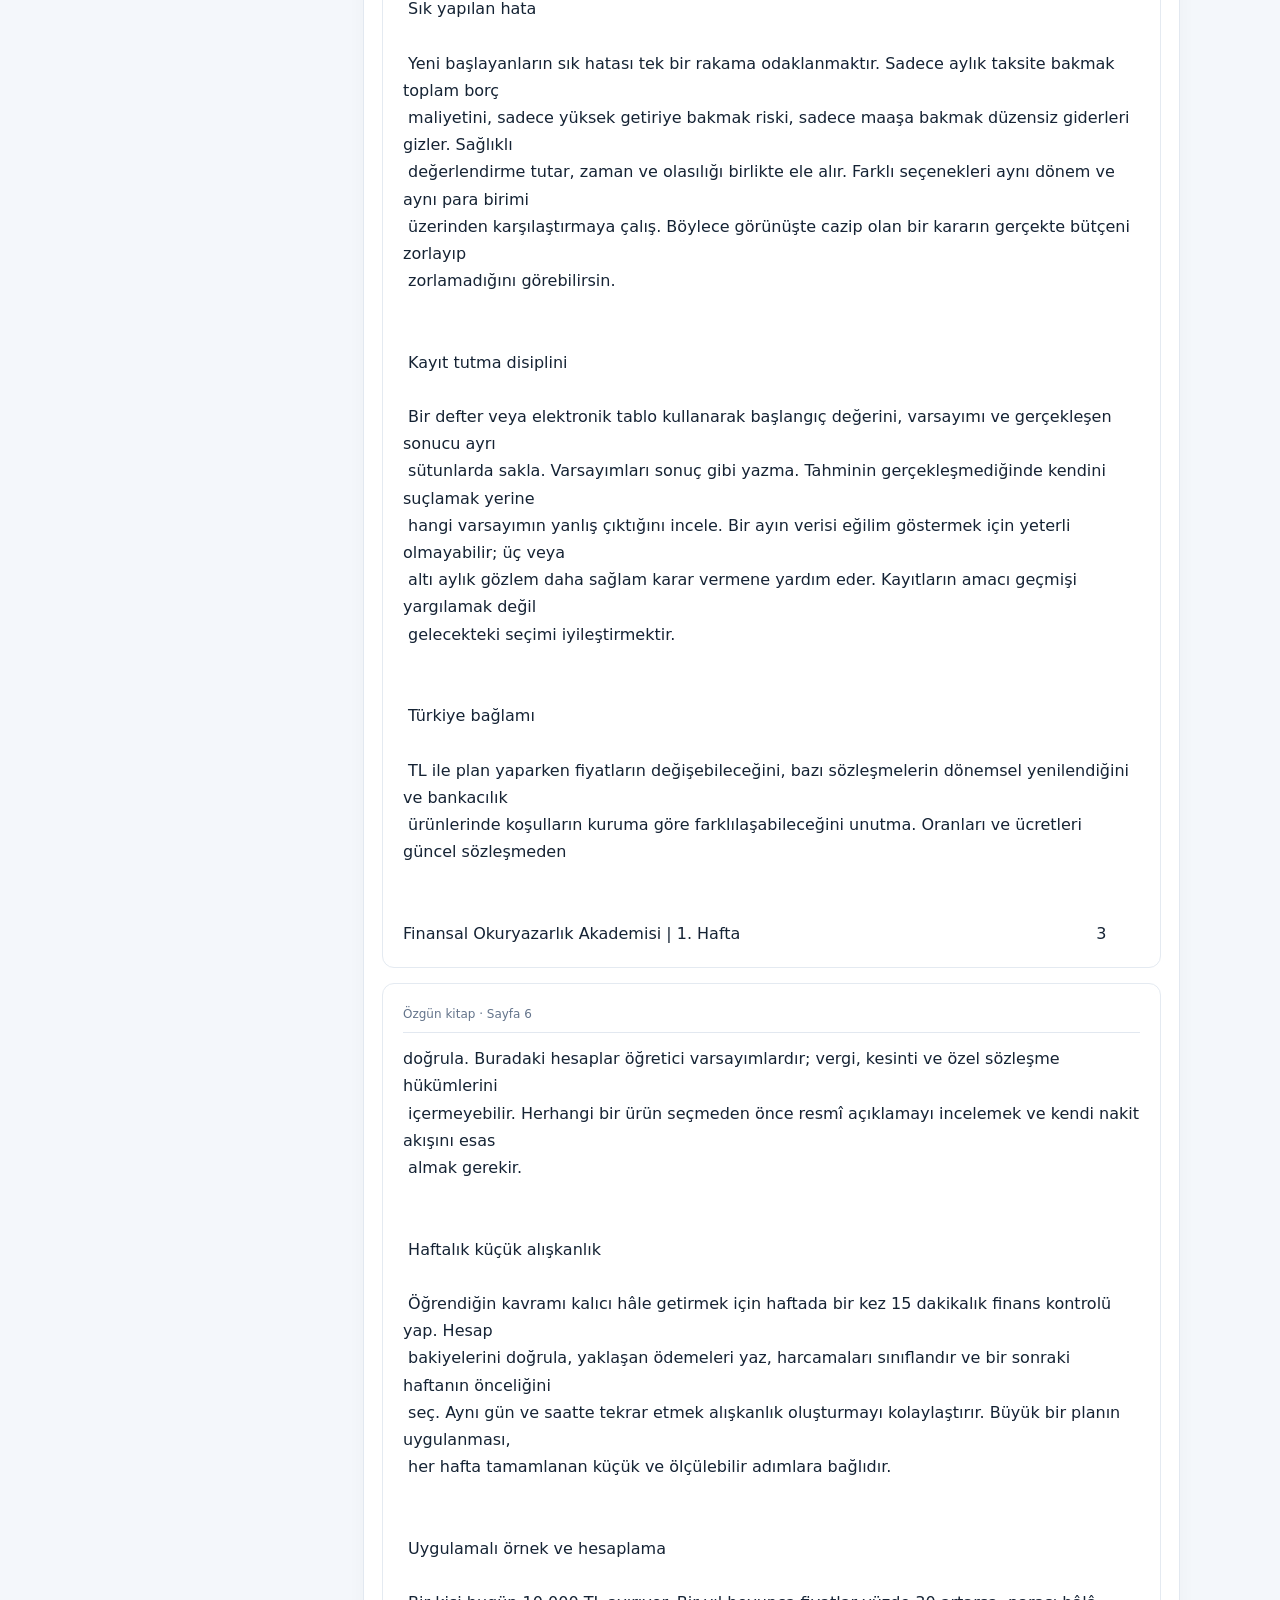
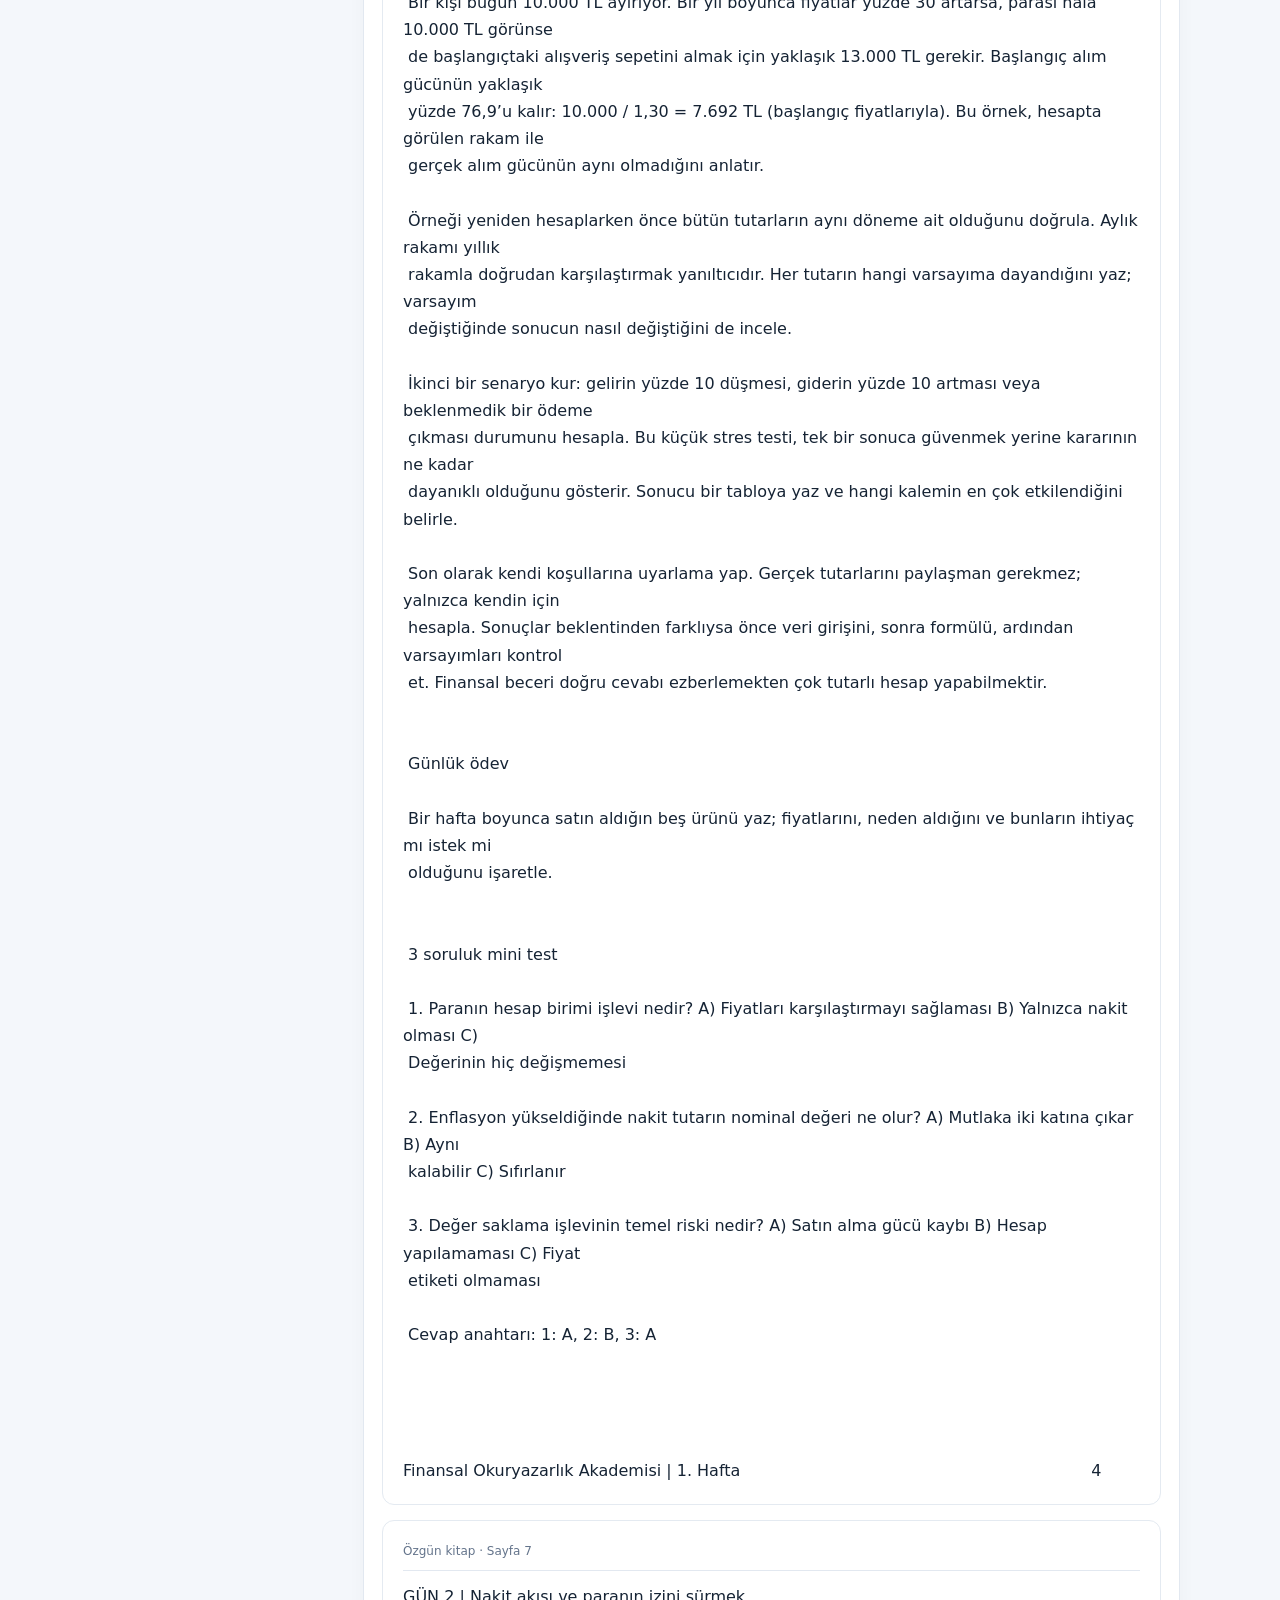
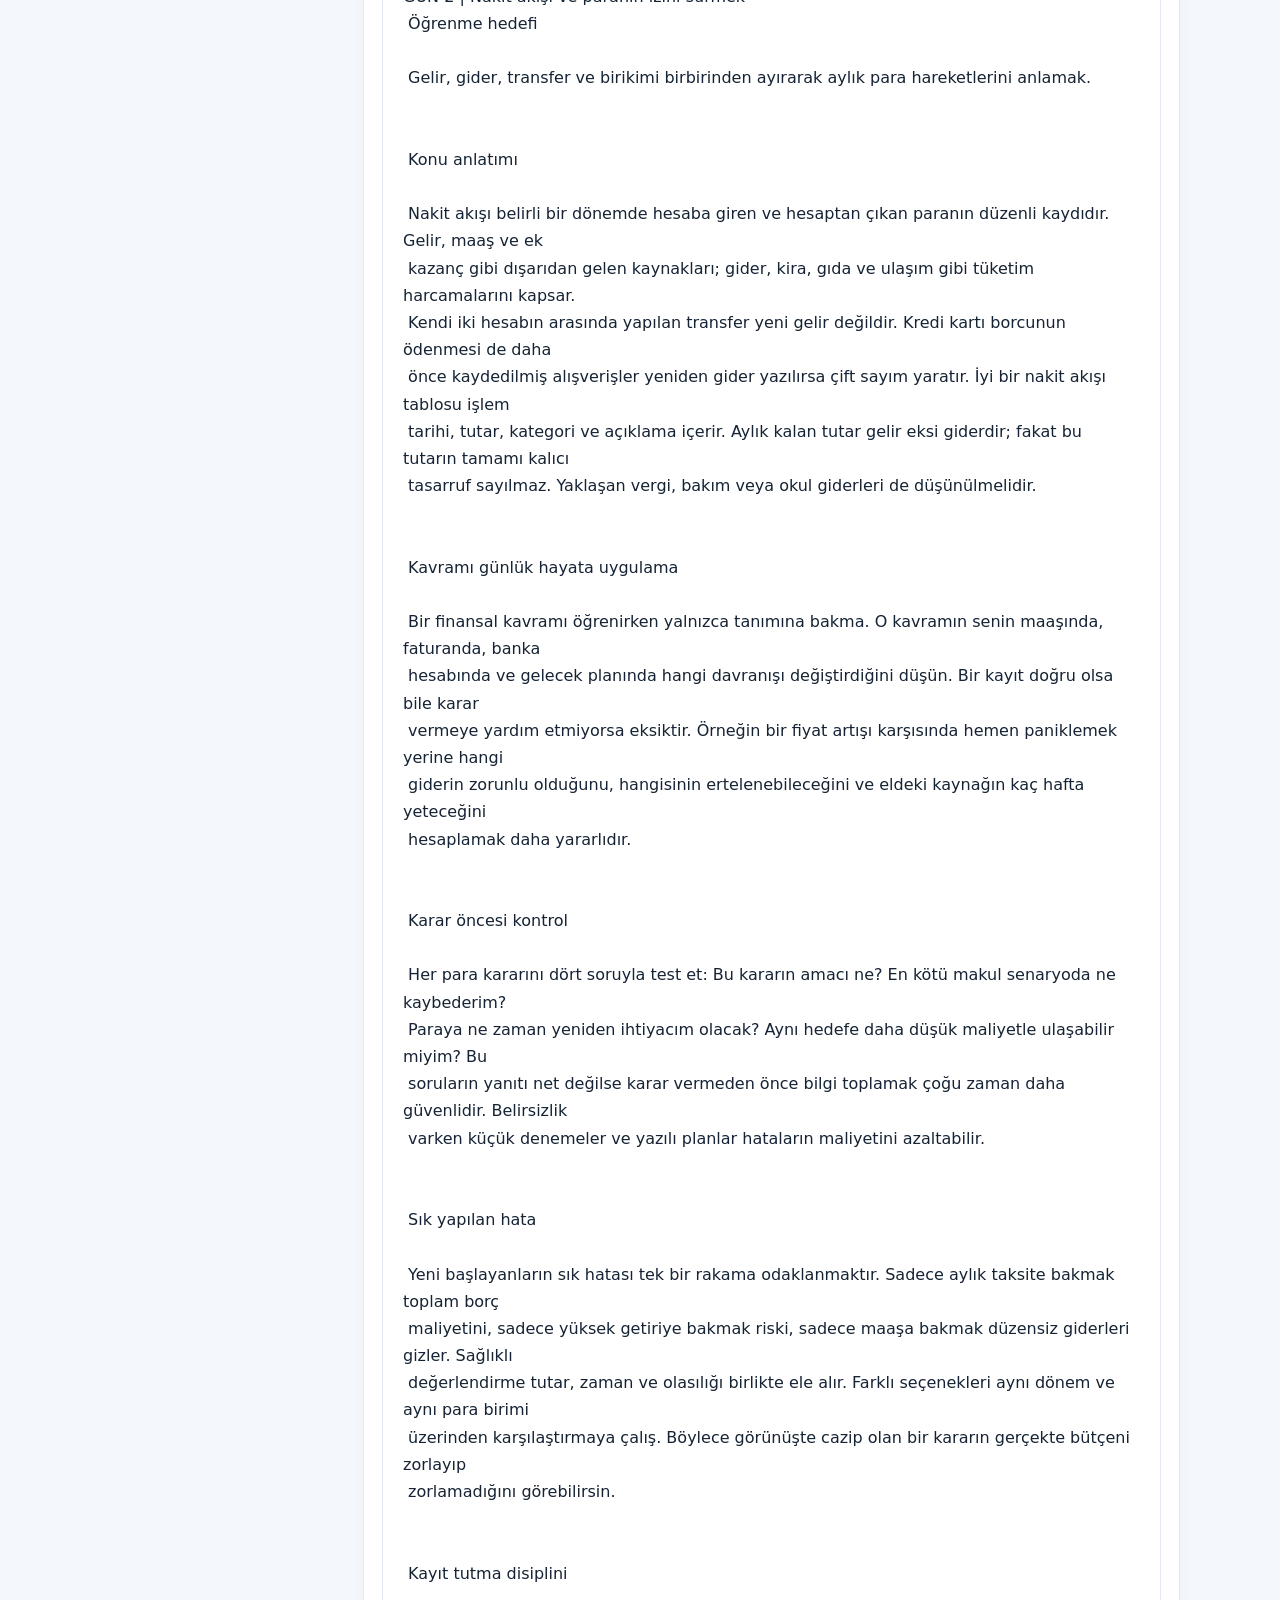
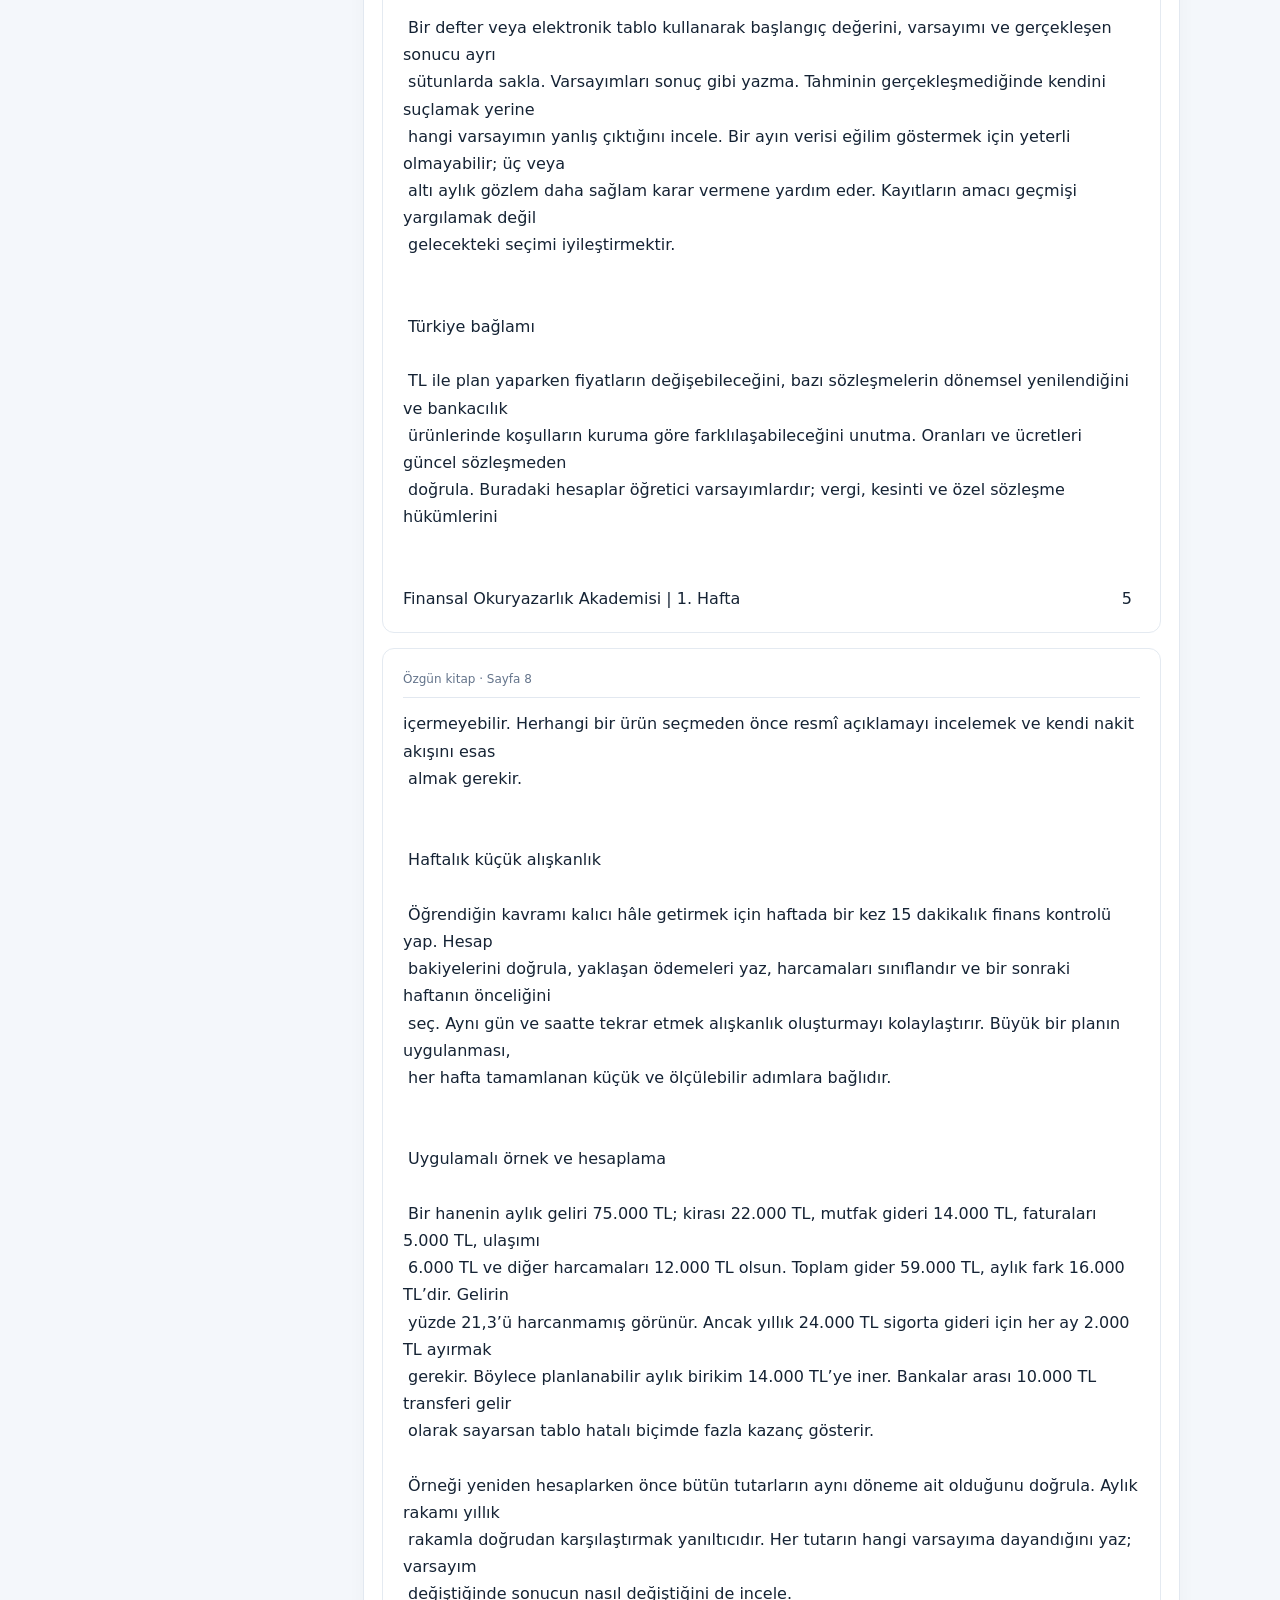
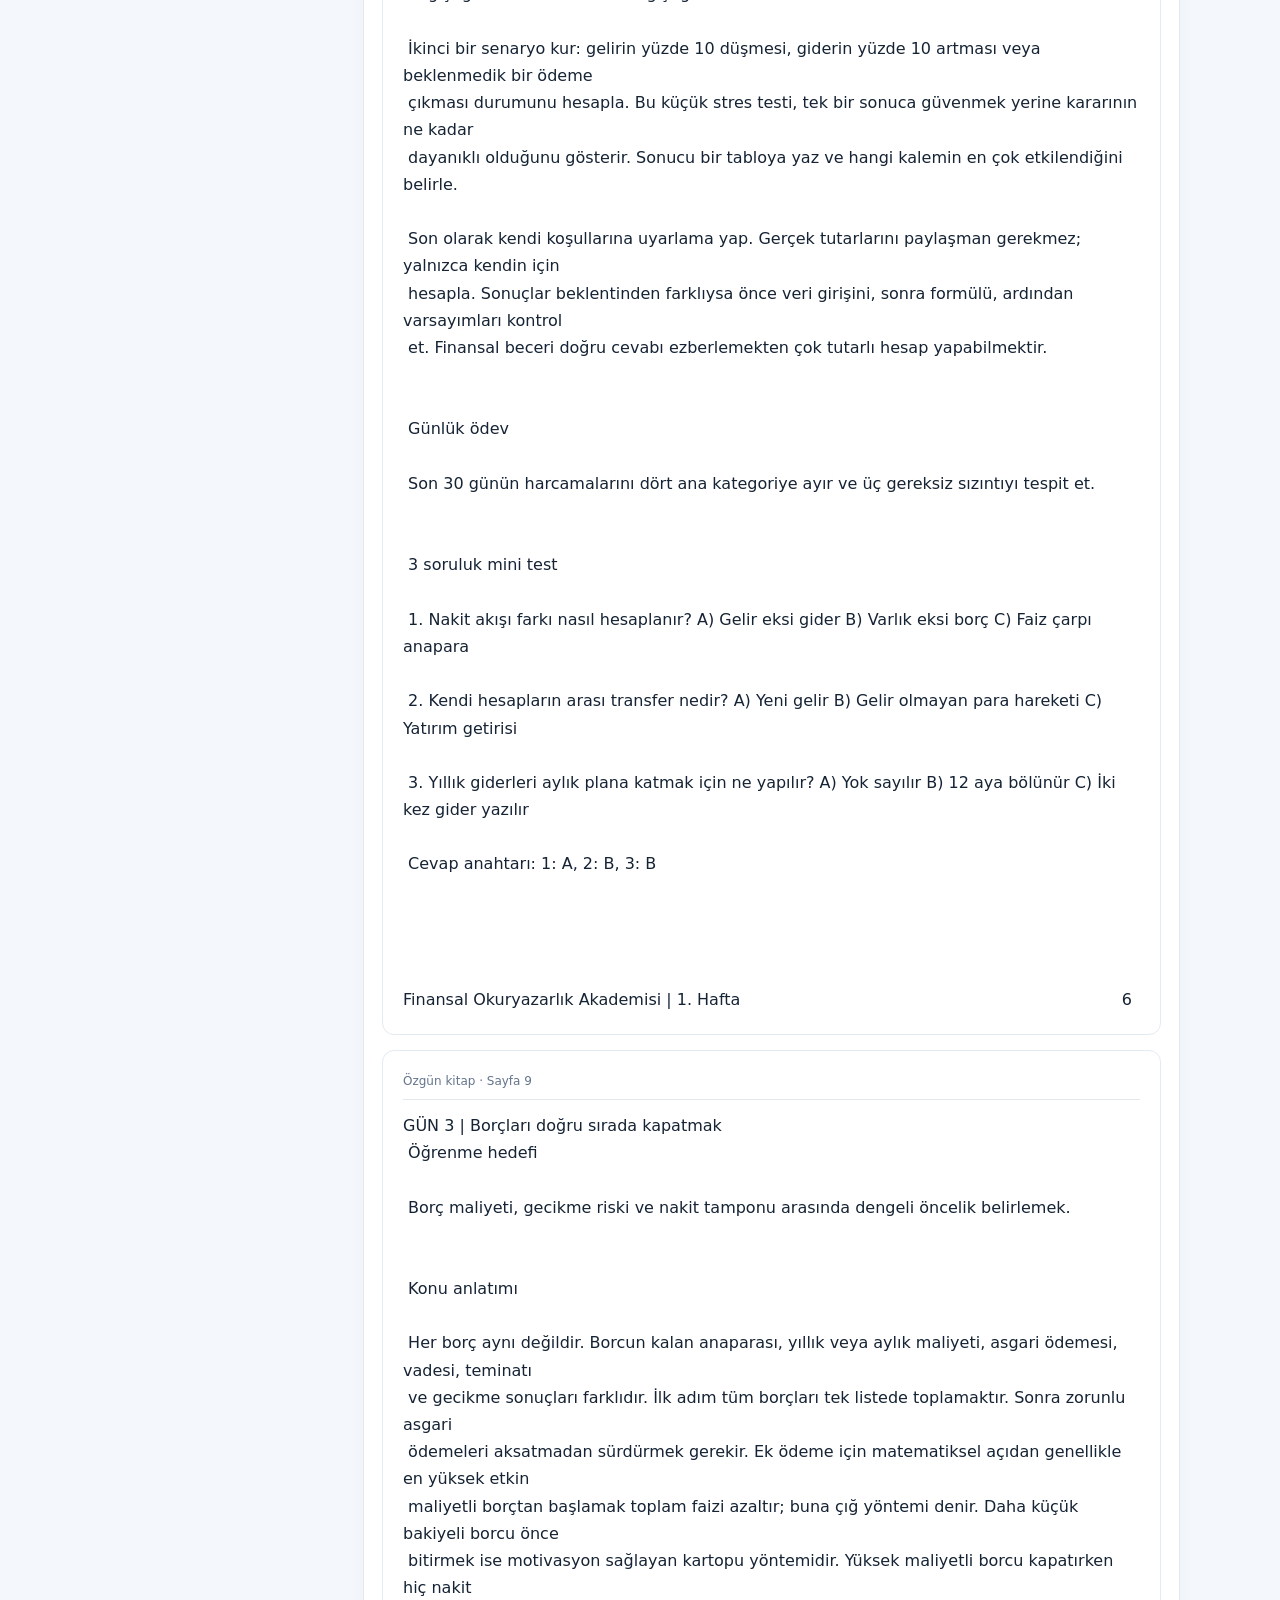
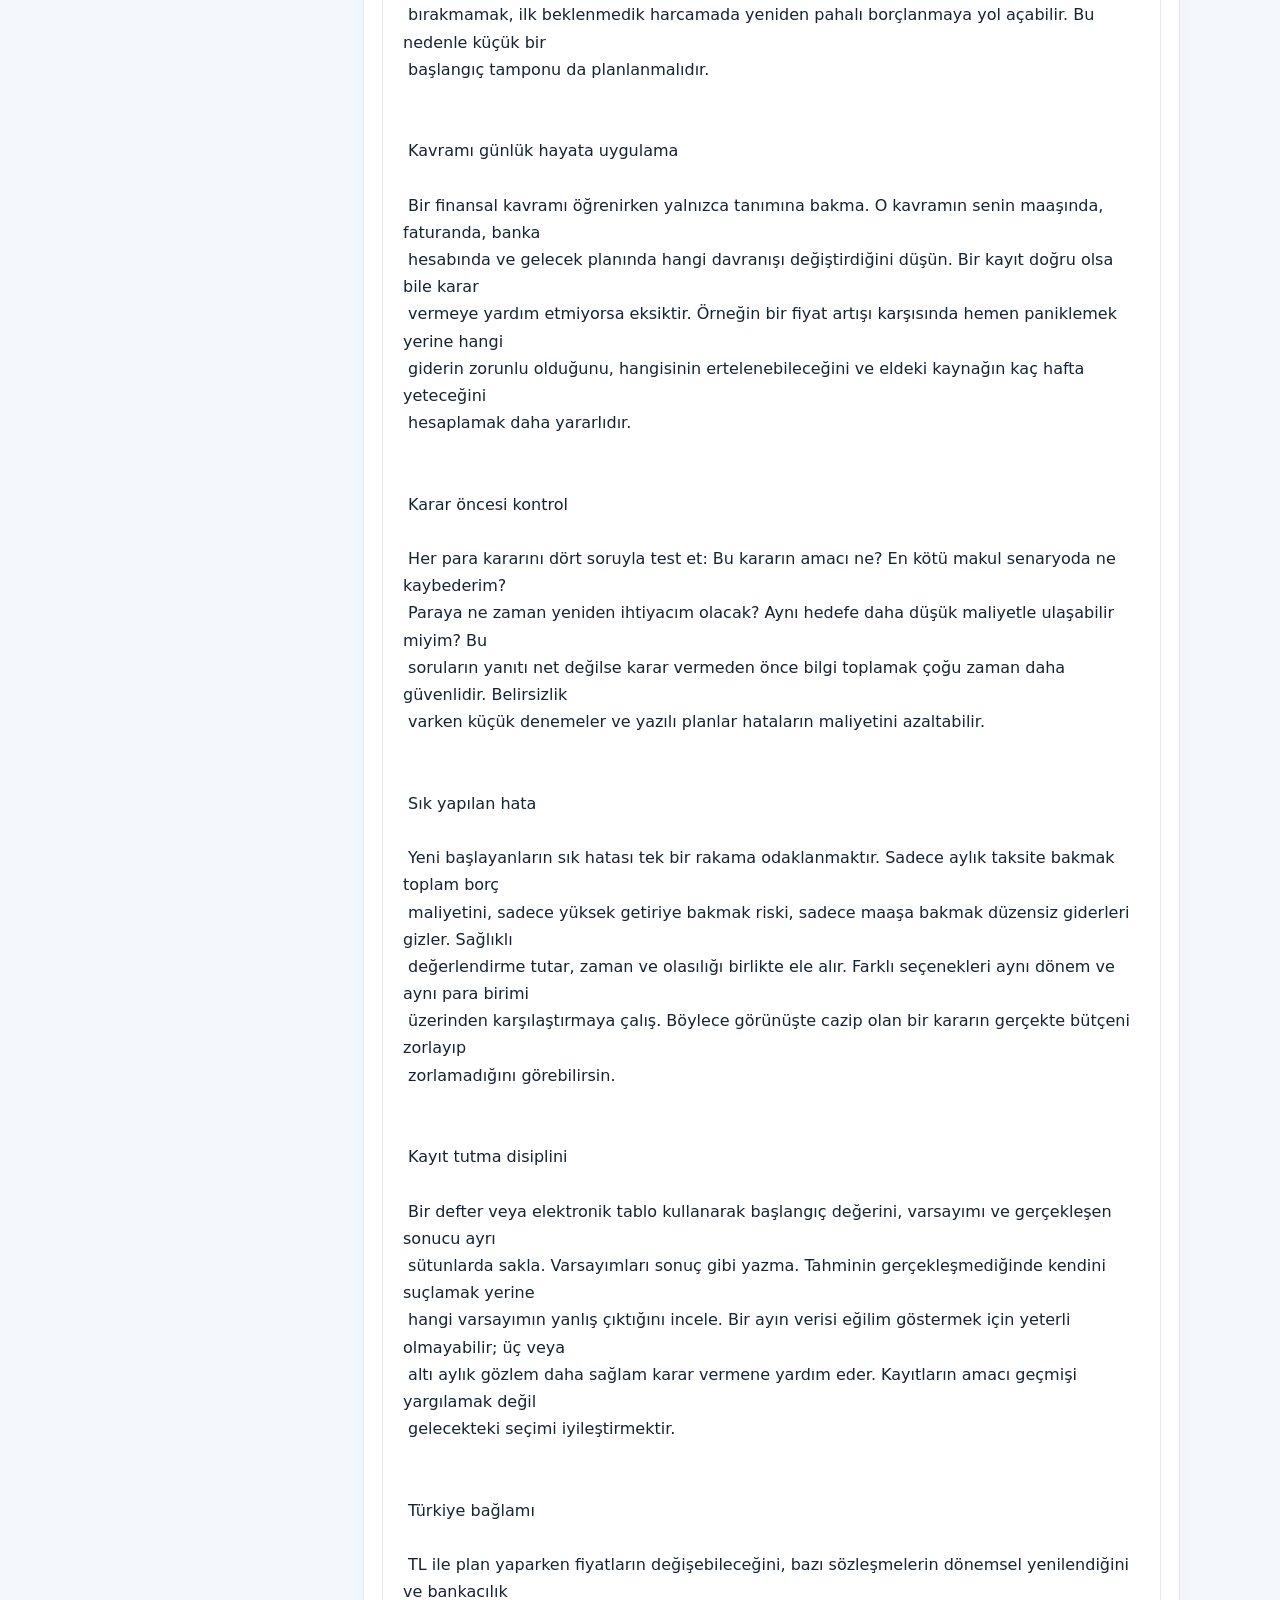
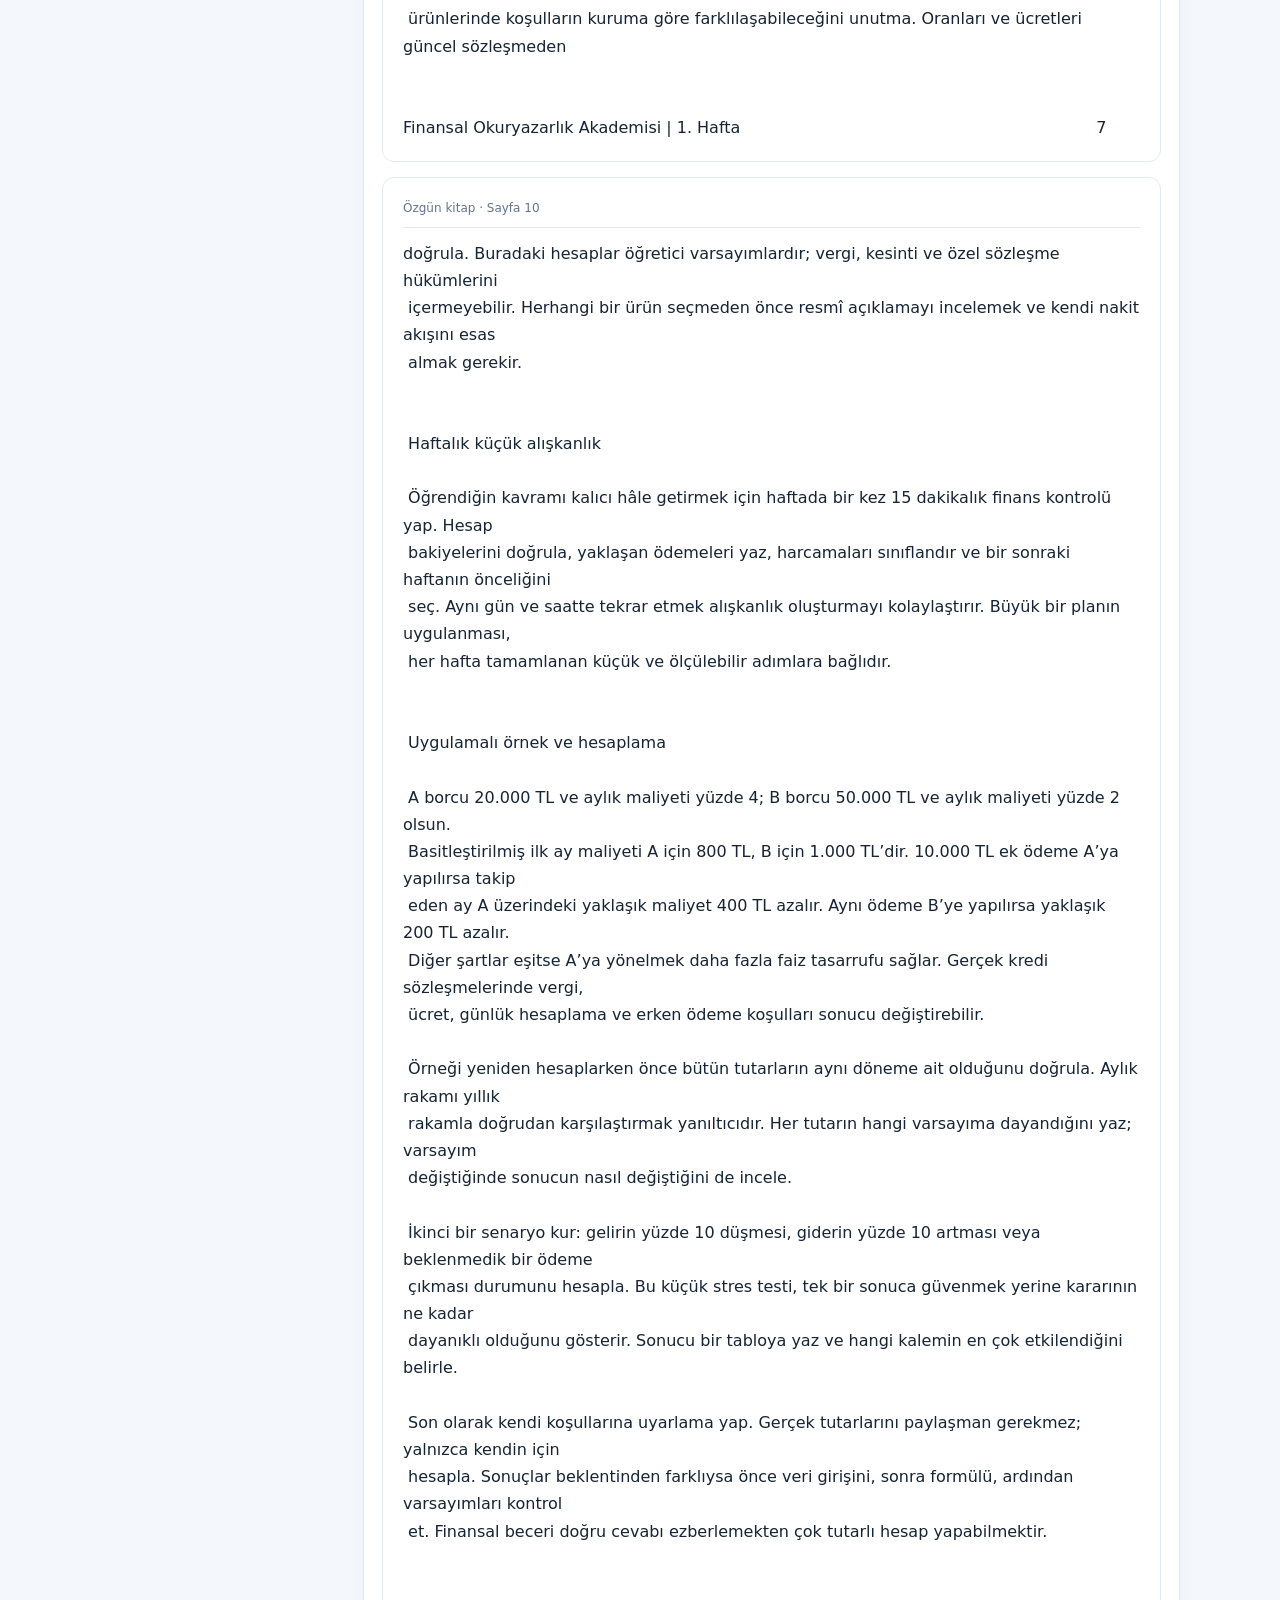
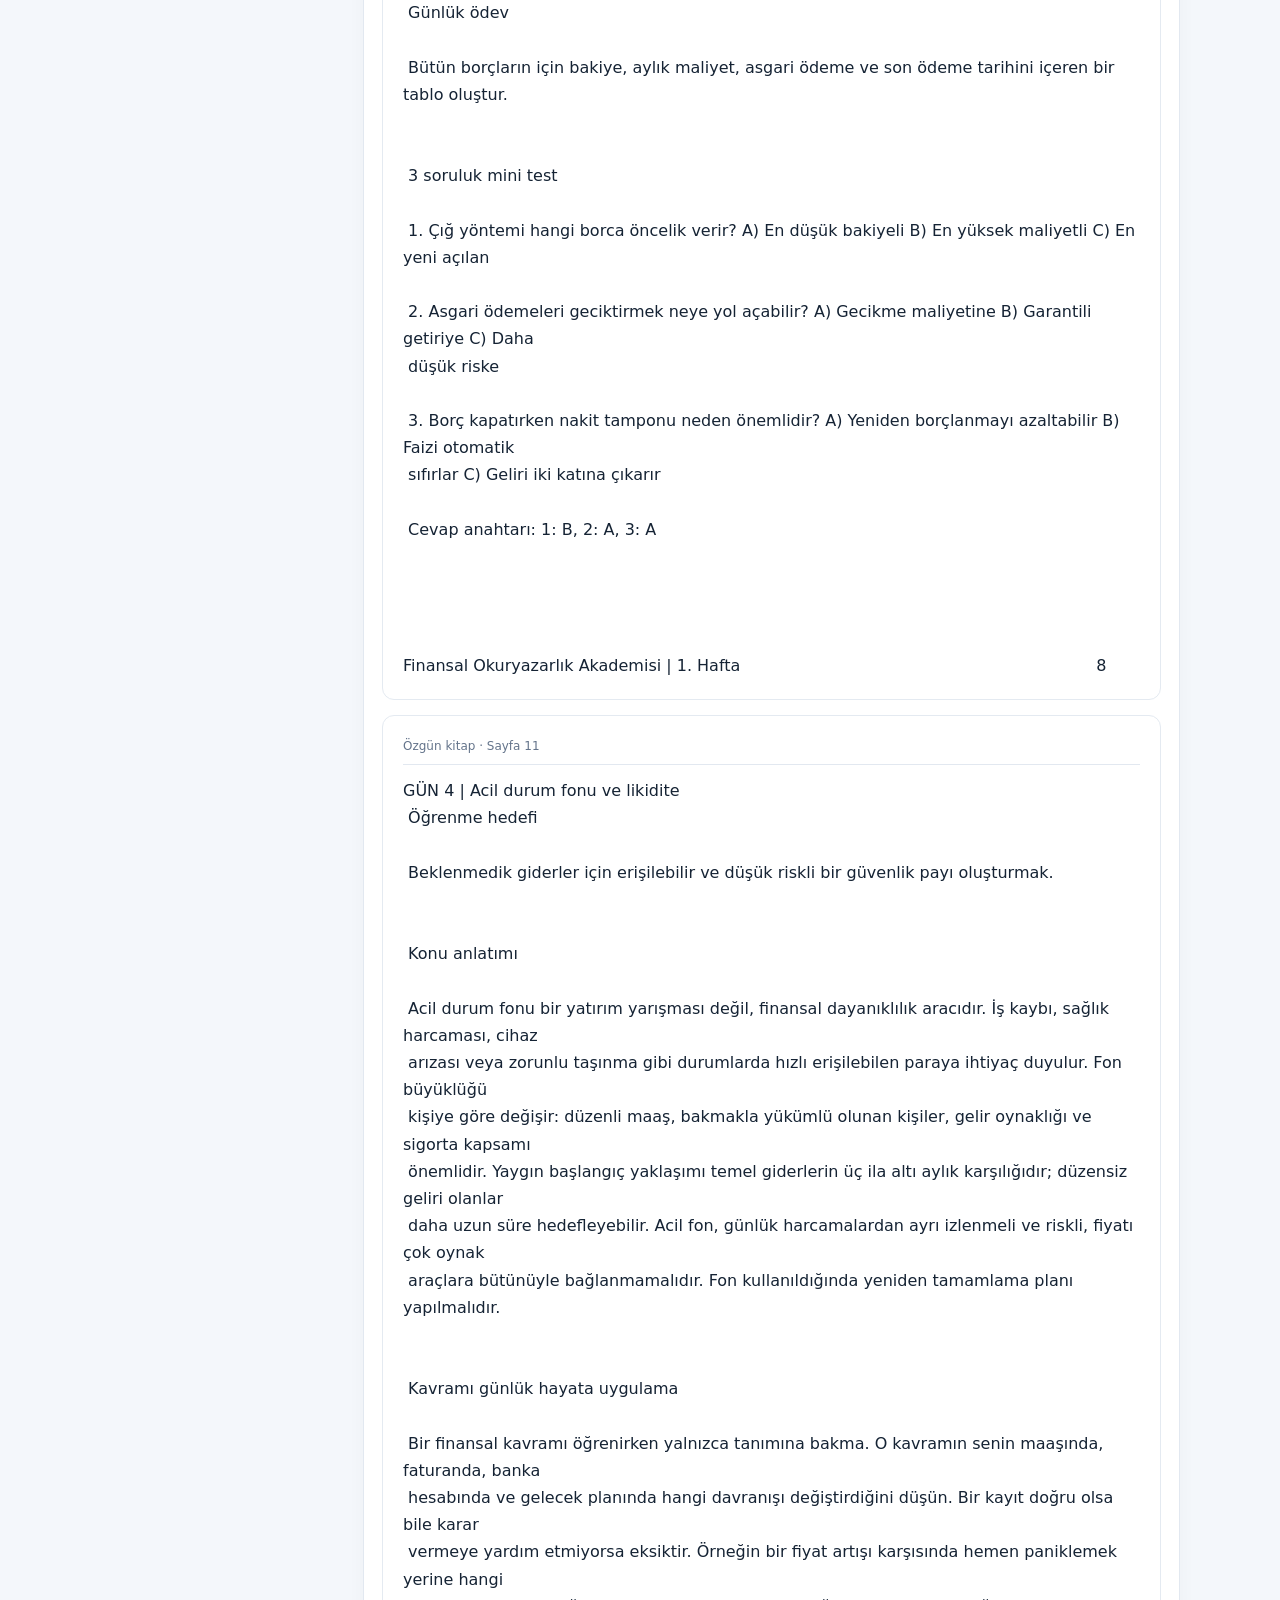
==== commit 2b31821f: "Add interactive weekly reflection notes to Finance Academy" ====
--- a/academy/index.html
+++ b/academy/index.html
@@ -1,6 +1,6 @@
 <!doctype html><html lang="tr"><head><meta charset="utf-8"><meta name="viewport" content="width=device-width,initial-scale=1"><title>Finans Akademi</title><style>
 :root{font-family:system-ui,-apple-system,Segoe UI,sans-serif;color:#152334;background:#f4f7fb}*{box-sizing:border-box}body{margin:0}header{background:linear-gradient(120deg,#142b4a,#245d79);color:white;padding:28px 20px}header h1{margin:4px 0;font-size:clamp(25px,4vw,38px)}header p{opacity:.85;max-width:750px}.wrap{max-width:1120px;margin:auto;padding:20px}.stats{display:flex;gap:10px;flex-wrap:wrap}.stats span{background:#ffffff24;padding:7px 12px;border-radius:20px}.layout{display:grid;grid-template-columns:245px 1fr;gap:18px}.sidebar,.reader{background:white;border:1px solid #e2e8f0;border-radius:16px;padding:18px;box-shadow:0 6px 20px #10243a08}.sidebar{align-self:start}.week{display:block;width:100%;text-align:left;border:1px solid #e2e8f0;border-radius:10px;padding:12px;margin:7px 0;background:#fff;color:#243b53;cursor:pointer}.week.active{background:#e8f2fc;border-color:#6c9fd1;font-weight:700}button{font:inherit}input{font:inherit;width:100%;padding:12px;border:1px solid #cbd5e1;border-radius:9px}.reader h2{margin:4px 0 12px}.reader .sub{color:#63758b}.page{border:1px solid #e4eaf1;border-radius:12px;margin:15px 0;padding:20px;white-space:pre-wrap;line-height:1.7;overflow-wrap:anywhere;background:#fff}.page .page-number{display:block;color:#64748b;font-size:12px;margin-bottom:12px;border-bottom:1px solid #e2e8f0;padding-bottom:8px}.controls{display:flex;gap:8px;flex-wrap:wrap;align-items:center}.controls button{border:1px solid #d4e1ee;background:#f5f9fe;border-radius:8px;padding:10px 14px;cursor:pointer}.controls button:disabled{opacity:.35}.status{color:#617187;font-size:13px;margin:12px 0}.note{background:#f1f6fd;border-radius:10px;padding:12px;margin:12px 0;color:#2c4865}.mark{display:flex;gap:8px;align-items:center;margin:12px 0}.mark input{width:auto}mark{background:#fff1ad}@media(max-width:720px){.layout{grid-template-columns:1fr}.sidebar{display:grid;grid-template-columns:repeat(2,minmax(0,1fr));gap:6px}.sidebar h3,.sidebar p{grid-column:1/-1}.week{margin:0;padding:9px}.wrap{padding:12px}.page{padding:13px}}
-</style></head><body><header><div class="wrap"><small>EBUBEKİR ERGİN HESAP DEFTERİ</small><h1>Finans Akademi</h1><p>91 günlük finansal okuryazarlık kitabı. Orijinal dersler, örnekler, ödevler, mini testler ve cevap anahtarları değiştirilmeden sunulur.</p><div class="stats"><span>13 hafta</span><span>91 gün</span><span>166 kaynak sayfa</span><span id="doneCount">0 / 13 hafta tamamlandı</span></div></div></header><div class="wrap layout"><aside class="sidebar"><h3>Haftalar</h3><p style="color:#64748b;font-size:13px">Hafta seçerek kitabın özgün metnini oku.</p><div id="weeks"></div></aside><section class="reader"><h2 id="heading">Kaynak yükleniyor…</h2><p class="sub" id="subtitle">PDF metni birebir korunur; görsel sayfa düzeni metin görünümünde farklılaşabilir.</p><input id="search" type="search" placeholder="Seçili haftada konu veya kavram ara…" aria-label="Metinde ara"><div class="note">Bu bölüm hesap defterindeki gelir, gider, borç ve alacak kayıtlarına erişmez veya bunları değiştirmez. Okuma ilerlemesi yalnızca bu cihazda tutulur.</div><label class="mark"><input type="checkbox" id="completed"> Bu haftayı tamamladım</label><div class="controls"><button id="prev">← Önceki hafta</button><button id="next">Sonraki hafta →</button><button id="top">Başa dön ↑</button></div><div class="status" id="status" role="status"></div><div id="pages"></div><div class="controls"><button id="prevBottom">← Önceki hafta</button><button id="nextBottom">Sonraki hafta →</button></div></section></div>
+</style></head><body><header><div class="wrap"><small>EBUBEKİR ERGİN HESAP DEFTERİ</small><h1>Finans Akademi</h1><p>91 günlük finansal okuryazarlık kitabı. Orijinal dersler, örnekler, ödevler, mini testler ve cevap anahtarları değiştirilmeden sunulur.</p><div class="stats"><span>13 hafta</span><span>91 gün</span><span>166 kaynak sayfa</span><span id="doneCount">0 / 13 hafta tamamlandı</span></div></div></header><div class="wrap layout"><aside class="sidebar"><h3>Haftalar</h3><p style="color:#64748b;font-size:13px">Hafta seçerek kitabın özgün metnini oku.</p><div id="weeks"></div></aside><section class="reader"><h2 id="heading">Kaynak yükleniyor…</h2><p class="sub" id="subtitle">PDF metni birebir korunur; görsel sayfa düzeni metin görünümünde farklılaşabilir.</p><input id="search" type="search" placeholder="Seçili haftada konu veya kavram ara…" aria-label="Metinde ara"><div class="note">Bu bölüm hesap defterindeki gelir, gider, borç ve alacak kayıtlarına erişmez veya bunları değiştirmez. Okuma ilerlemesi yalnızca bu cihazda tutulur.</div><label class="mark"><input type="checkbox" id="completed"> Bu haftayı tamamladım</label><div class="controls"><button id="prev">← Önceki hafta</button><button id="next">Sonraki hafta →</button><button id="top">Başa dön ↑</button></div><div class="status" id="status" role="status"></div><section class="note"><h3>Haftalık öğrenme günlüğüm</h3><p>Bu hafta öğrendiğin üç kavramı ve uygulayacağın bir adımı yaz.</p><textarea id="weekNote" rows="5" style="width:100%;padding:12px;border:1px solid #cbd5e1;border-radius:9px;font:inherit" placeholder="Notlarım..."></textarea><p id="noteStatus" class="status">Notlar yalnızca bu cihazda saklanır.</p><button id="saveNote" type="button">Notumu kaydet</button></section><div id="pages"></div><div class="controls"><button id="prevBottom">← Önceki hafta</button><button id="nextBottom">Sonraki hafta →</button></div></section></div>
 <script>
 "use strict";
 const ranges=[3,21,41,53,63,81,92,103,113,124,135,146,157,167],state={week:0,pages:[],query:""};
@@ -8,8 +8,8 @@
 const key="financeAcademy91Completed_v1";function done(){try{return JSON.parse(localStorage.getItem(key)||"{}")}catch{return {}}}
 function setDone(w,v){const d=done();if(v)d[w]=true;else delete d[w];try{localStorage.setItem(key,JSON.stringify(d))}catch{}renderNav()}
 function renderNav(){const d=done();$("#doneCount").textContent=Object.values(d).filter(Boolean).length+" / 13 hafta tamamlandı";$("#weeks").innerHTML=Array.from({length:13},(_,i)=>'<button class="week '+(state.week===i?"active":"")+'" data-w="'+i+'" aria-current="'+(state.week===i?"true":"false")+'">'+(d[i]?"✓ ":"")+(i+1)+'. Hafta · Gün '+(i*7+1)+'–'+((i+1)*7)+'</button>').join("");document.querySelectorAll("[data-w]").forEach(b=>b.onclick=()=>choose(Number(b.dataset.w)));}
-function choose(w){state.week=Math.max(0,Math.min(12,w));state.query="";$("#search").value="";$("#heading").textContent=(state.week+1)+". Hafta · Gün "+(state.week*7+1)+"–"+((state.week+1)*7);$("#completed").checked=!!done()[state.week];for(const id of ["prev","prevBottom"])$("#"+id).disabled=state.week===0;for(const id of ["next","nextBottom"])$("#"+id).disabled=state.week===12;renderNav();renderPages();window.scrollTo({top:0,behavior:"smooth"})}
+function choose(w){state.week=Math.max(0,Math.min(12,w));state.query="";$("#search").value="";$("#heading").textContent=(state.week+1)+". Hafta · Gün "+(state.week*7+1)+"–"+((state.week+1)*7);$("#completed").checked=!!done()[state.week];for(const id of ["prev","prevBottom"])$("#"+id).disabled=state.week===0;for(const id of ["next","nextBottom"])$("#"+id).disabled=state.week===12;renderNav();$("#weekNote").value=localStorage.getItem("financeAcademyWeekNote_"+state.week)||"";$("#noteStatus").textContent="Notlar yalnızca bu cihazda saklanır.";renderPages();window.scrollTo({top:0,behavior:"smooth"})}
 function renderPages(){const a=ranges[state.week],b=ranges[state.week+1];const query=state.query.toLocaleLowerCase("tr");const pages=state.pages.filter(p=>p.number>=a&&p.number<b).filter(p=>!query||p.text.toLocaleLowerCase("tr").includes(query));$("#status").textContent=pages.length+" sayfa gösteriliyor"+(query?" · Arama: "+state.query:"");$("#pages").innerHTML=pages.length?pages.map(p=>'<article class="page"><span class="page-number">Özgün kitap · Sayfa '+p.number+'</span>'+safe(p.text)+'</article>').join(""):'<p class="note">Bu haftada aradığın ifade bulunamadı.</p>'}
-$("#search").addEventListener("input",e=>{state.query=e.target.value.trim();renderPages()});$("#completed").onchange=e=>setDone(state.week,e.target.checked);for(const id of ["prev","prevBottom"])$("#"+id).onclick=()=>choose(state.week-1);for(const id of ["next","nextBottom"])$("#"+id).onclick=()=>choose(state.week+1);$("#top").onclick=()=>window.scrollTo({top:0,behavior:"smooth"});
+$("#saveNote").onclick=()=>{try{localStorage.setItem("financeAcademyWeekNote_"+state.week,$("#weekNote").value);$("#noteStatus").textContent="Not kaydedildi."}catch{$("#noteStatus").textContent="Not kaydedilemedi."}};$("#search").addEventListener("input",e=>{state.query=e.target.value.trim();renderPages()});$("#completed").onchange=e=>setDone(state.week,e.target.checked);for(const id of ["prev","prevBottom"])$("#"+id).onclick=()=>choose(state.week-1);for(const id of ["next","nextBottom"])$("#"+id).onclick=()=>choose(state.week+1);$("#top").onclick=()=>window.scrollTo({top:0,behavior:"smooth"});
 (async()=>{try{const paths=Array.from({length:25},(_,i)=>"source/part-"+String(i+1).padStart(3,"0")+".txt");const chunks=await Promise.all(paths.map(async path=>{const r=await fetch(path);if(!r.ok)throw Error(path+" yüklenemedi");return r.text()}));const text=chunks.join("\n");const re=/<PARSED TEXT FOR PAGE:\s*(\d+)\s*\/\s*166>/g;const matches=[...text.matchAll(re)];state.pages=matches.map((m,i)=>({number:Number(m[1]),text:text.slice(m.index+m[0].length,i+1<matches.length?matches[i+1].index:text.length).trim()}));if(state.pages.length!==166)throw Error("Kaynak doğrulaması başarısız: "+state.pages.length+" / 166 sayfa");choose(0)}catch(err){$("#heading").textContent="İçerik yüklenemedi";$("#status").textContent=err.message;$("#pages").innerHTML='<p class="note">Lütfen bağlantını kontrol ederek sayfayı yenile.</p>'}})();
 </script></body></html>
